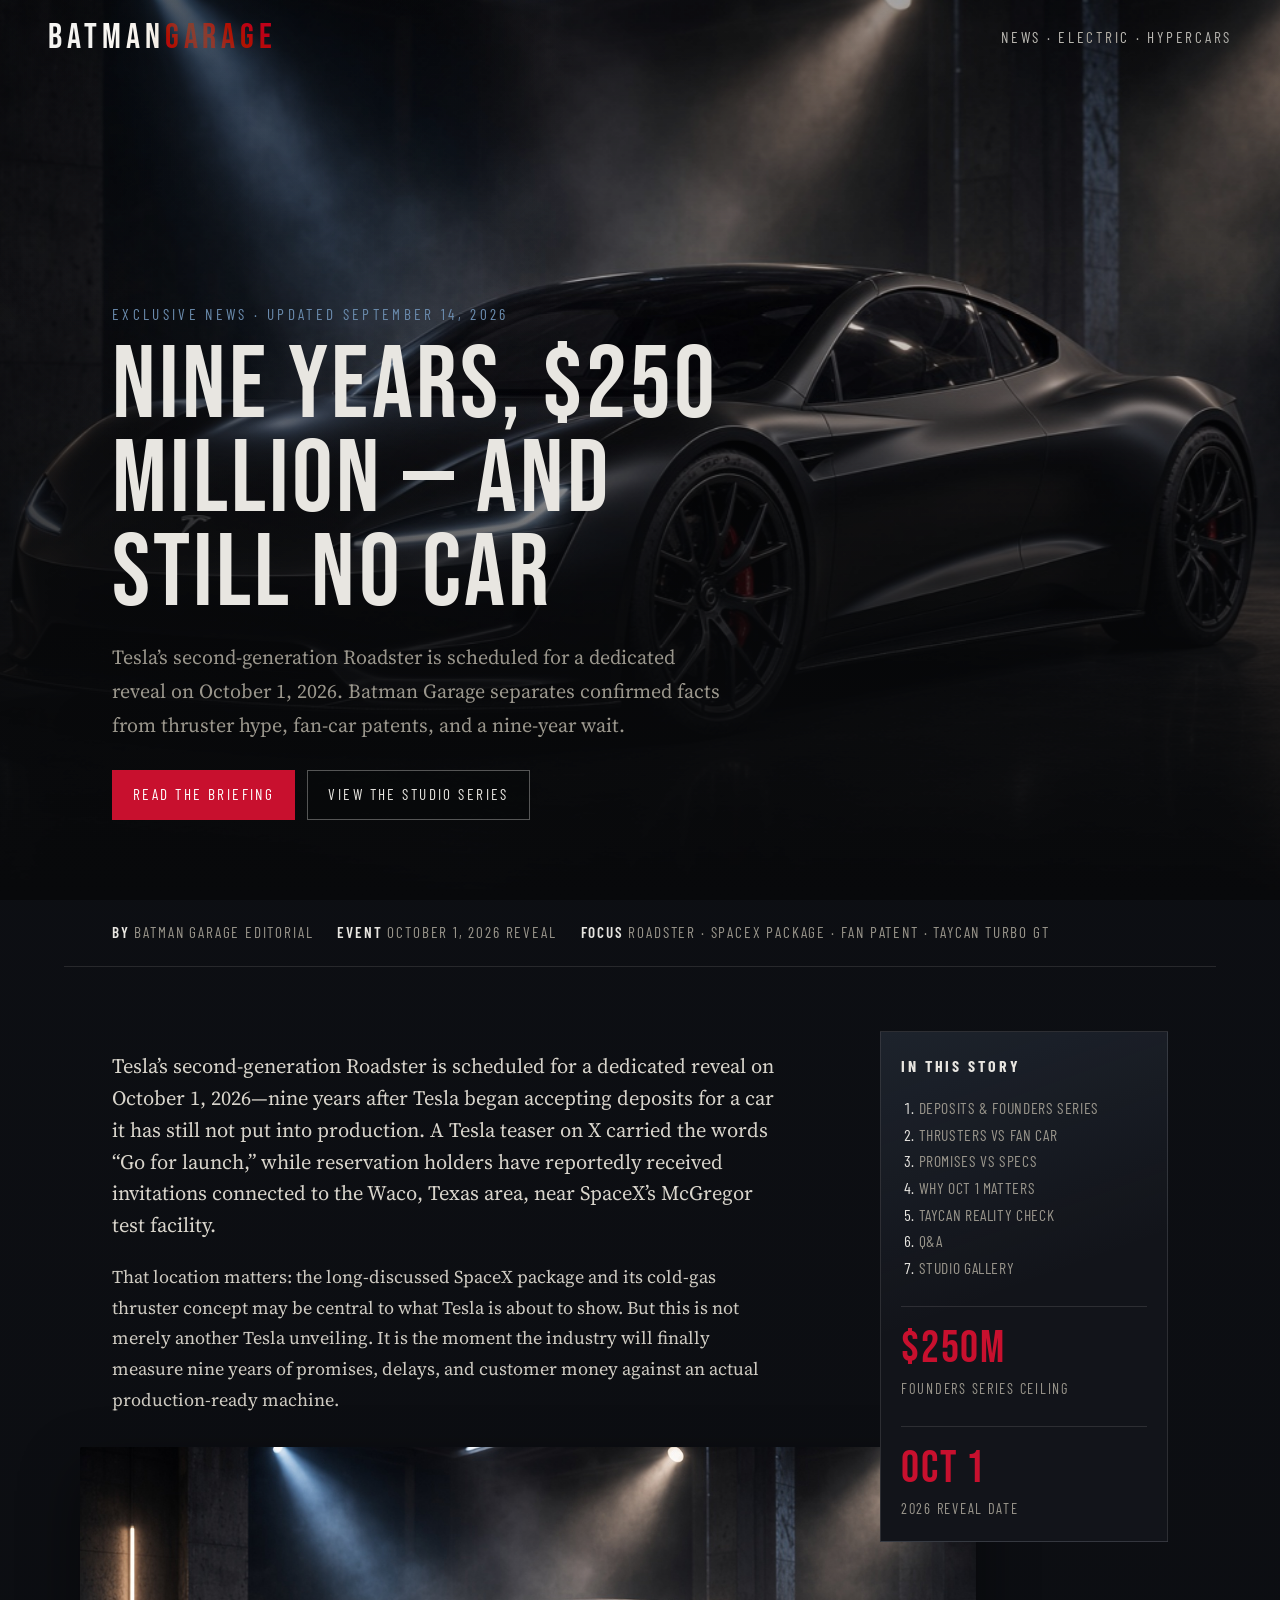
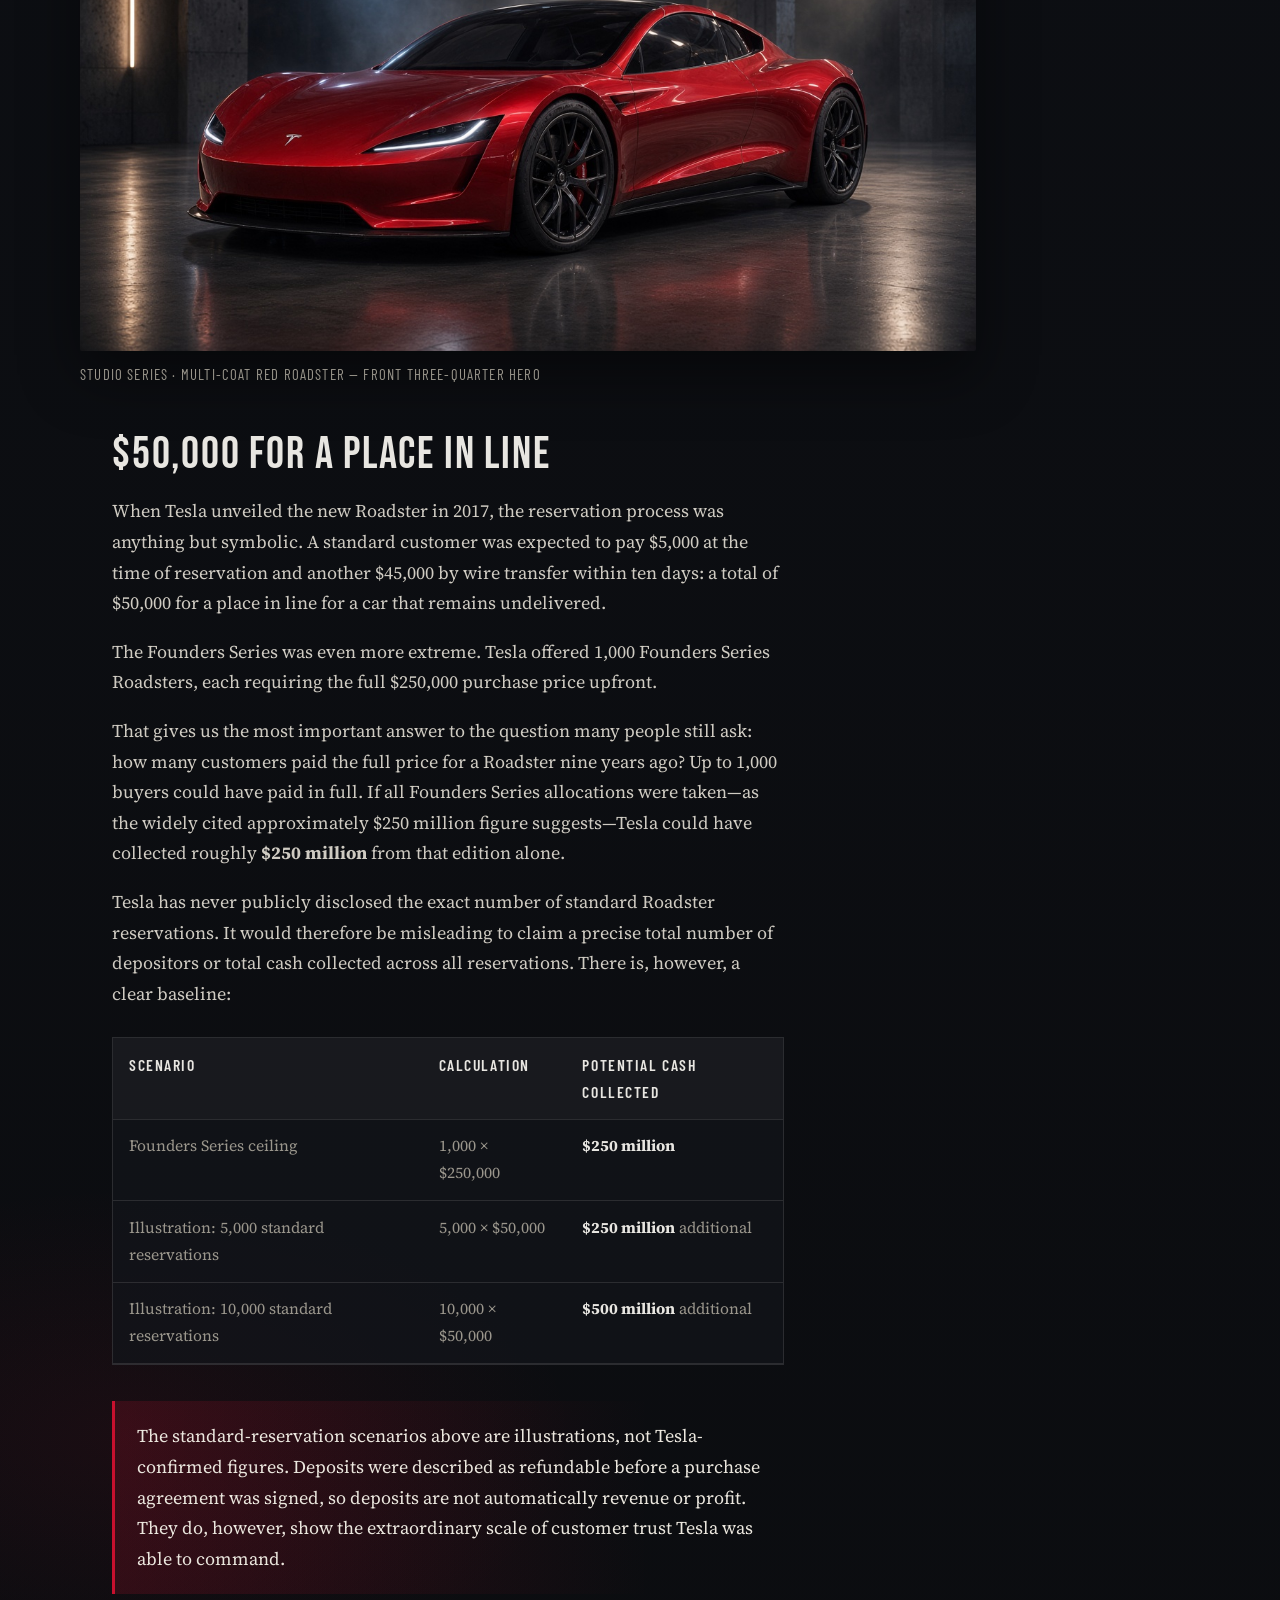
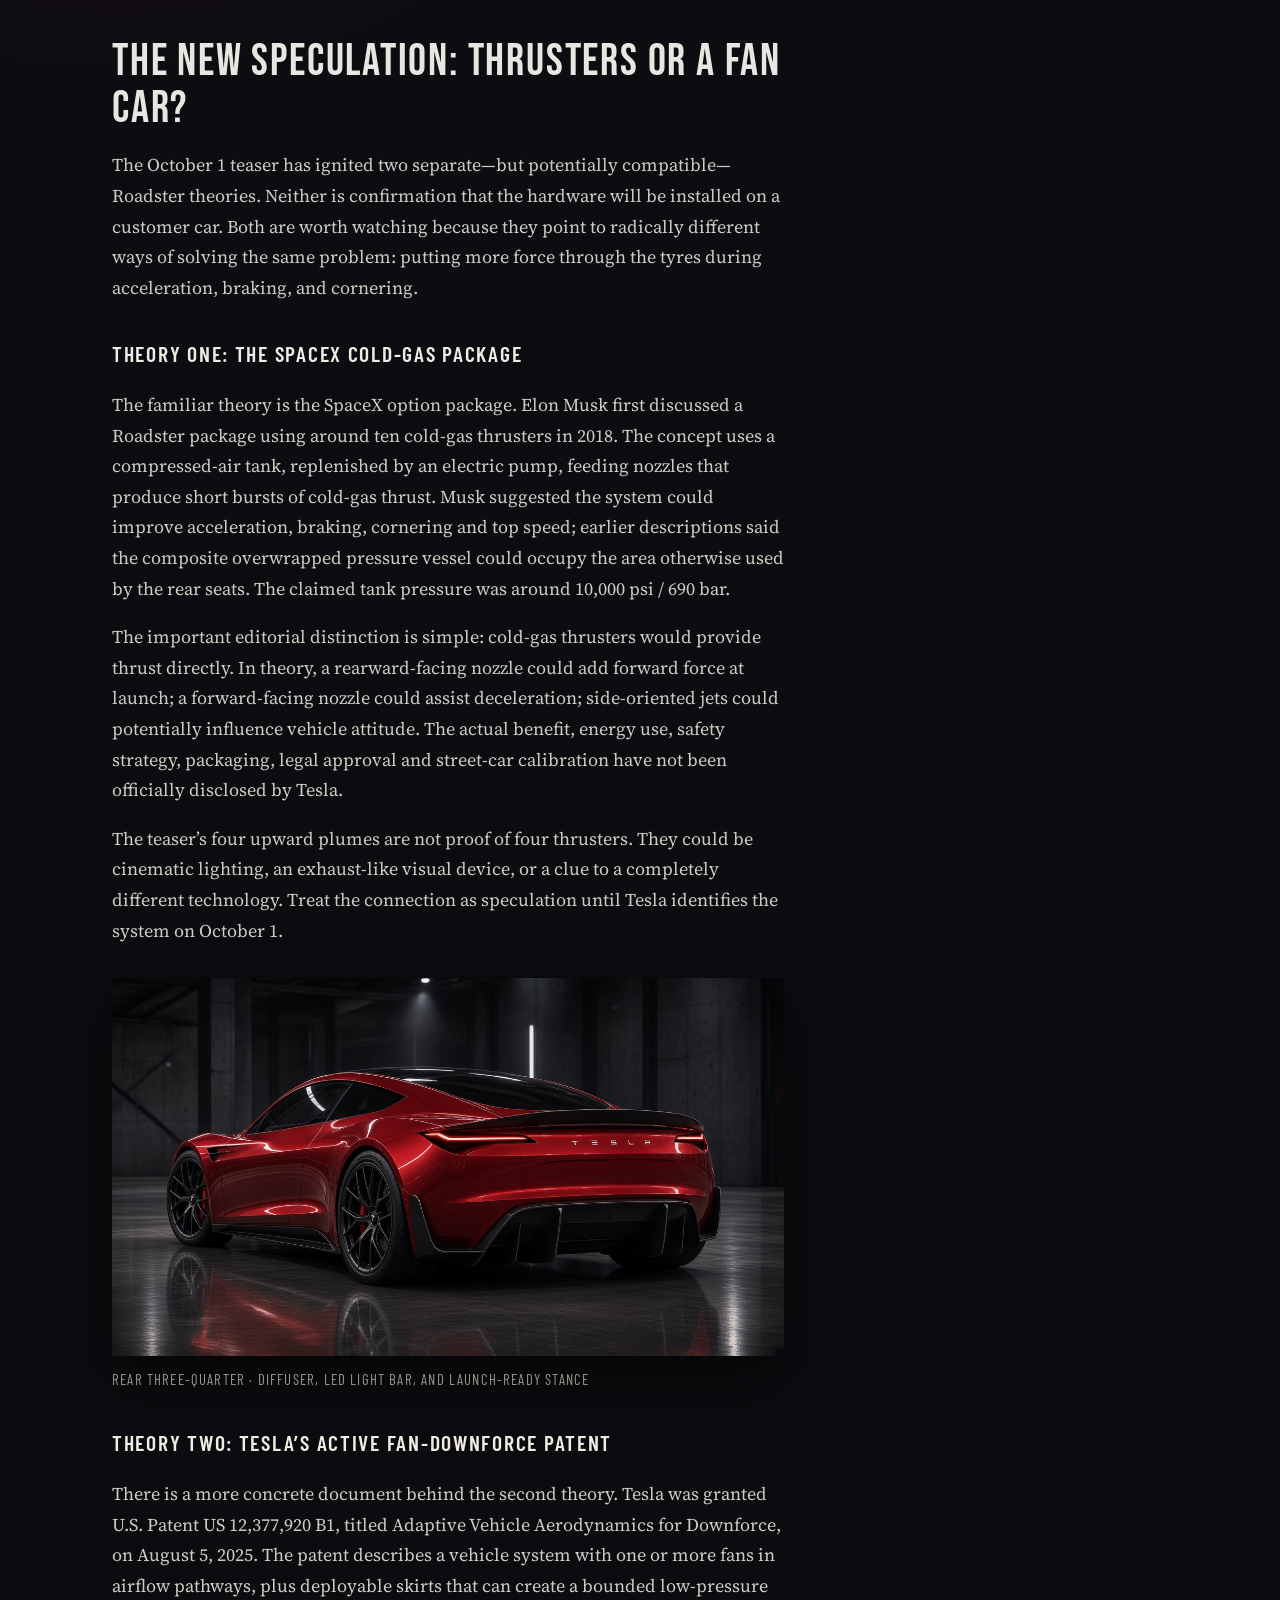
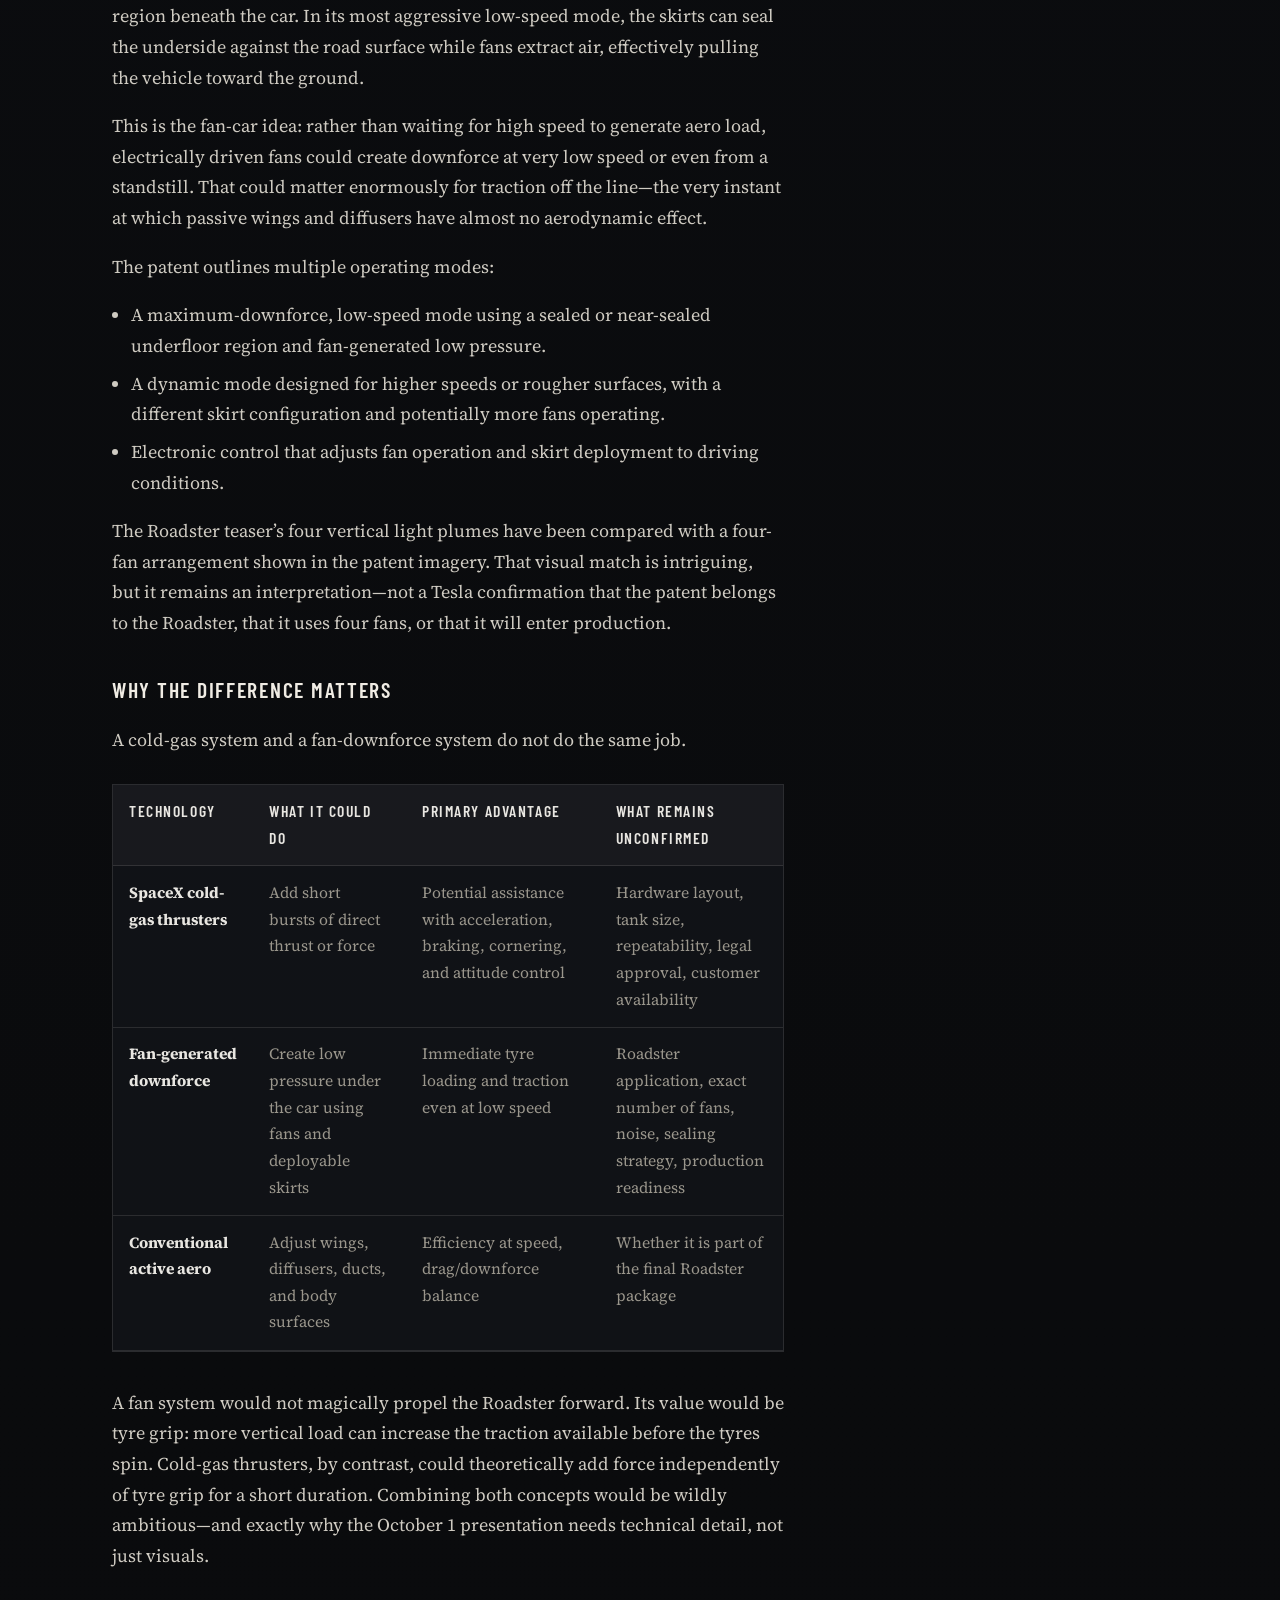
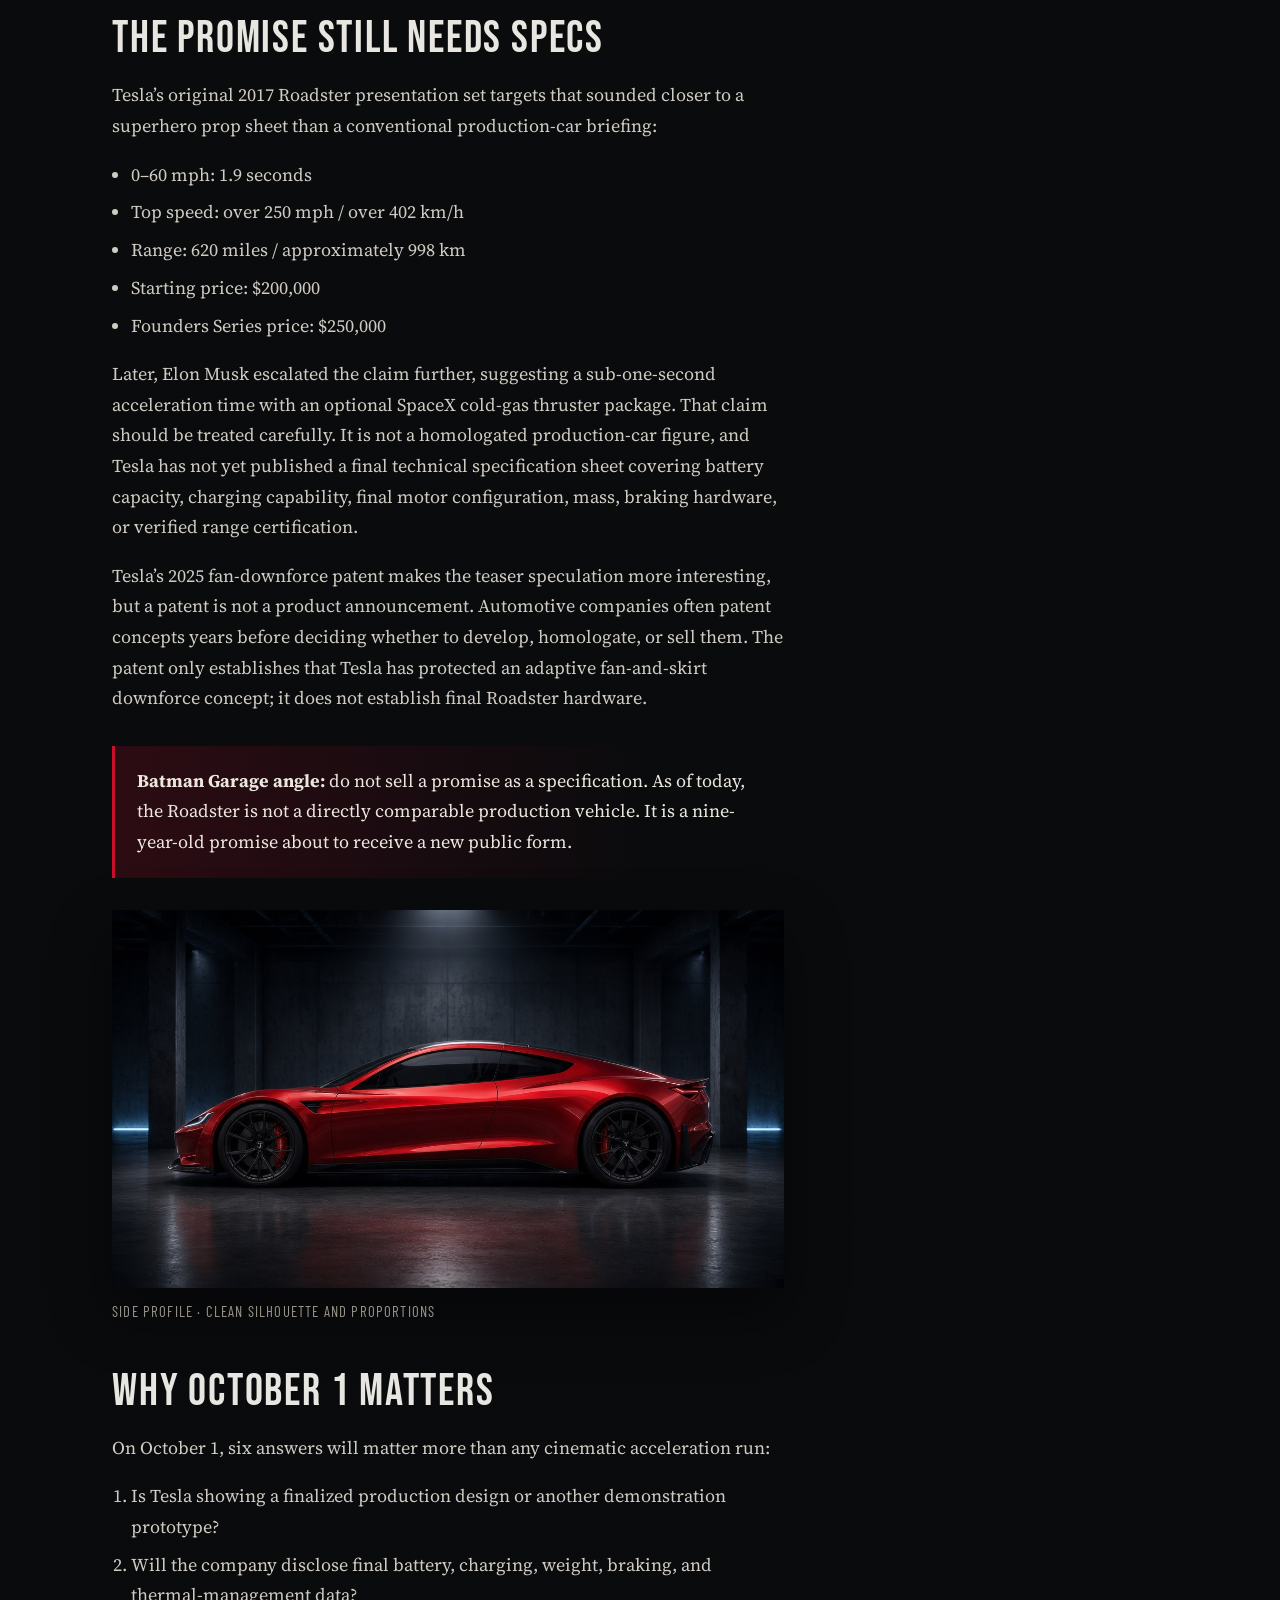
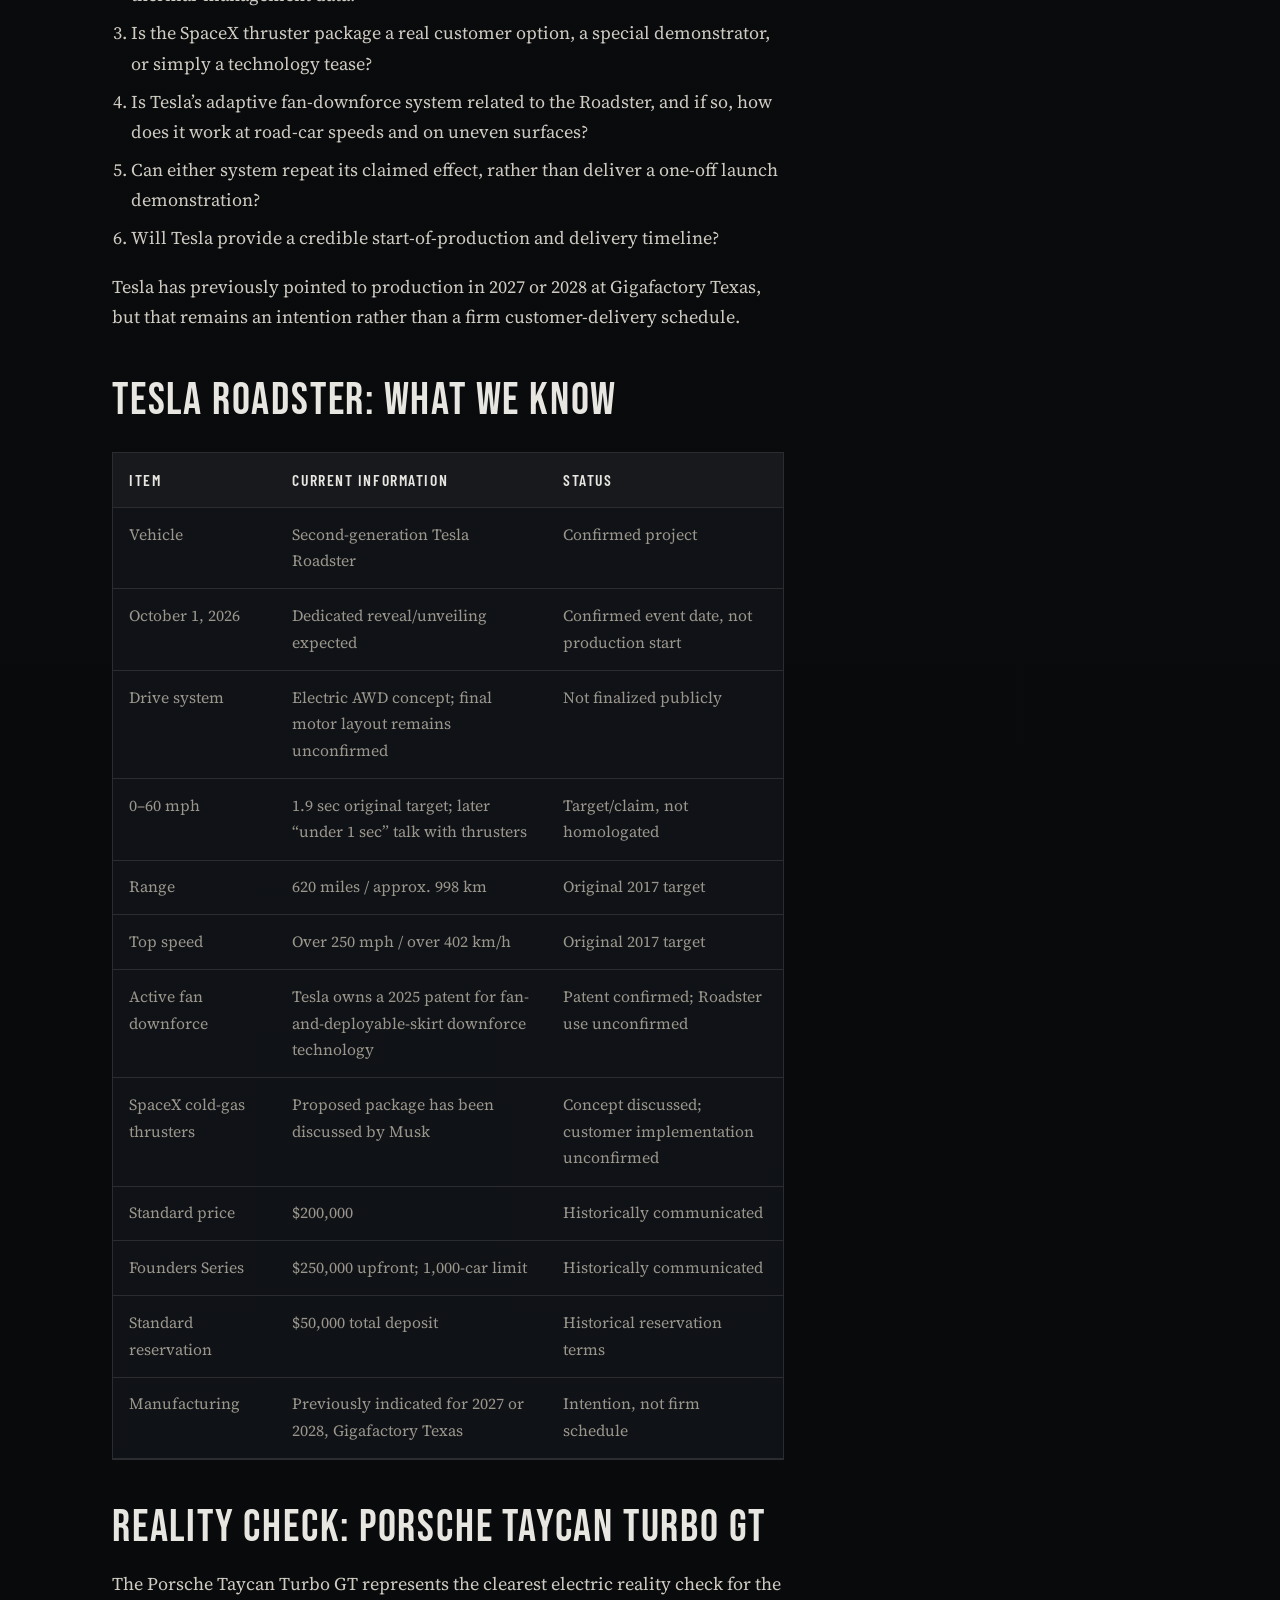
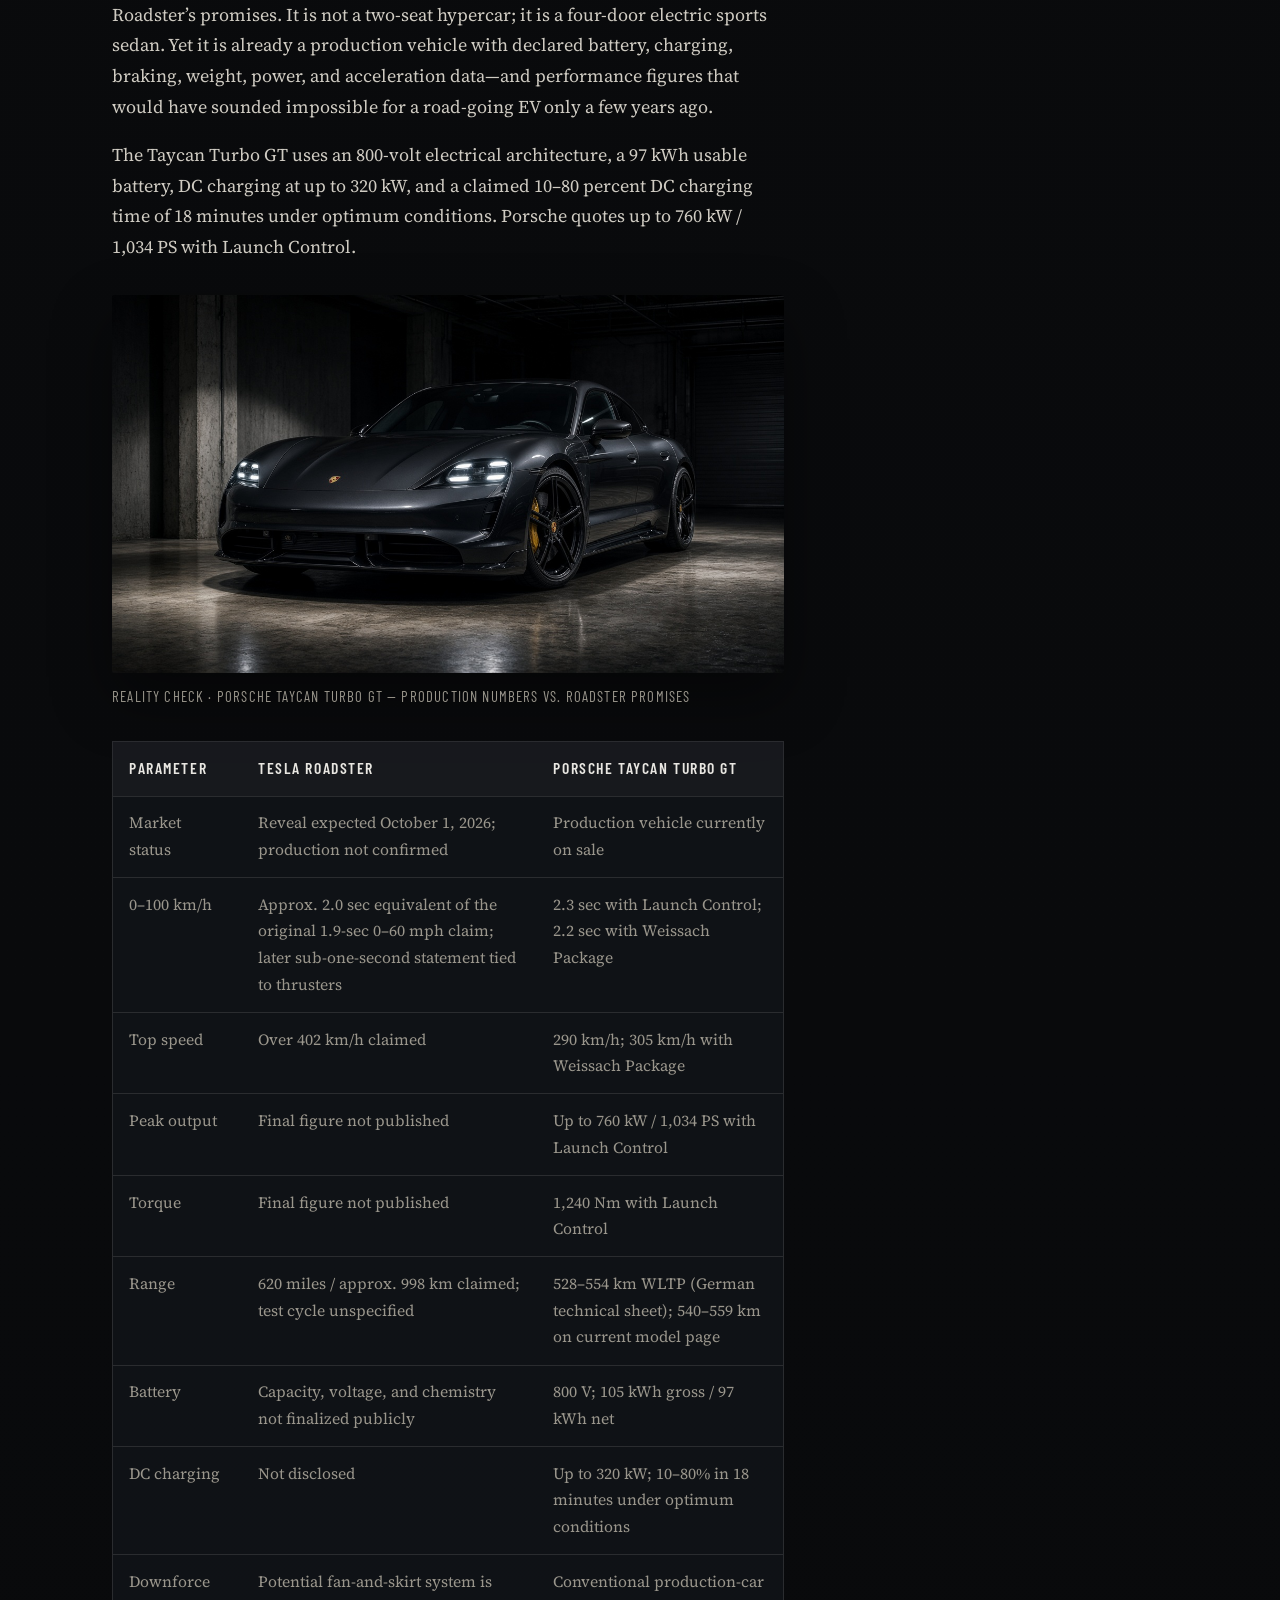
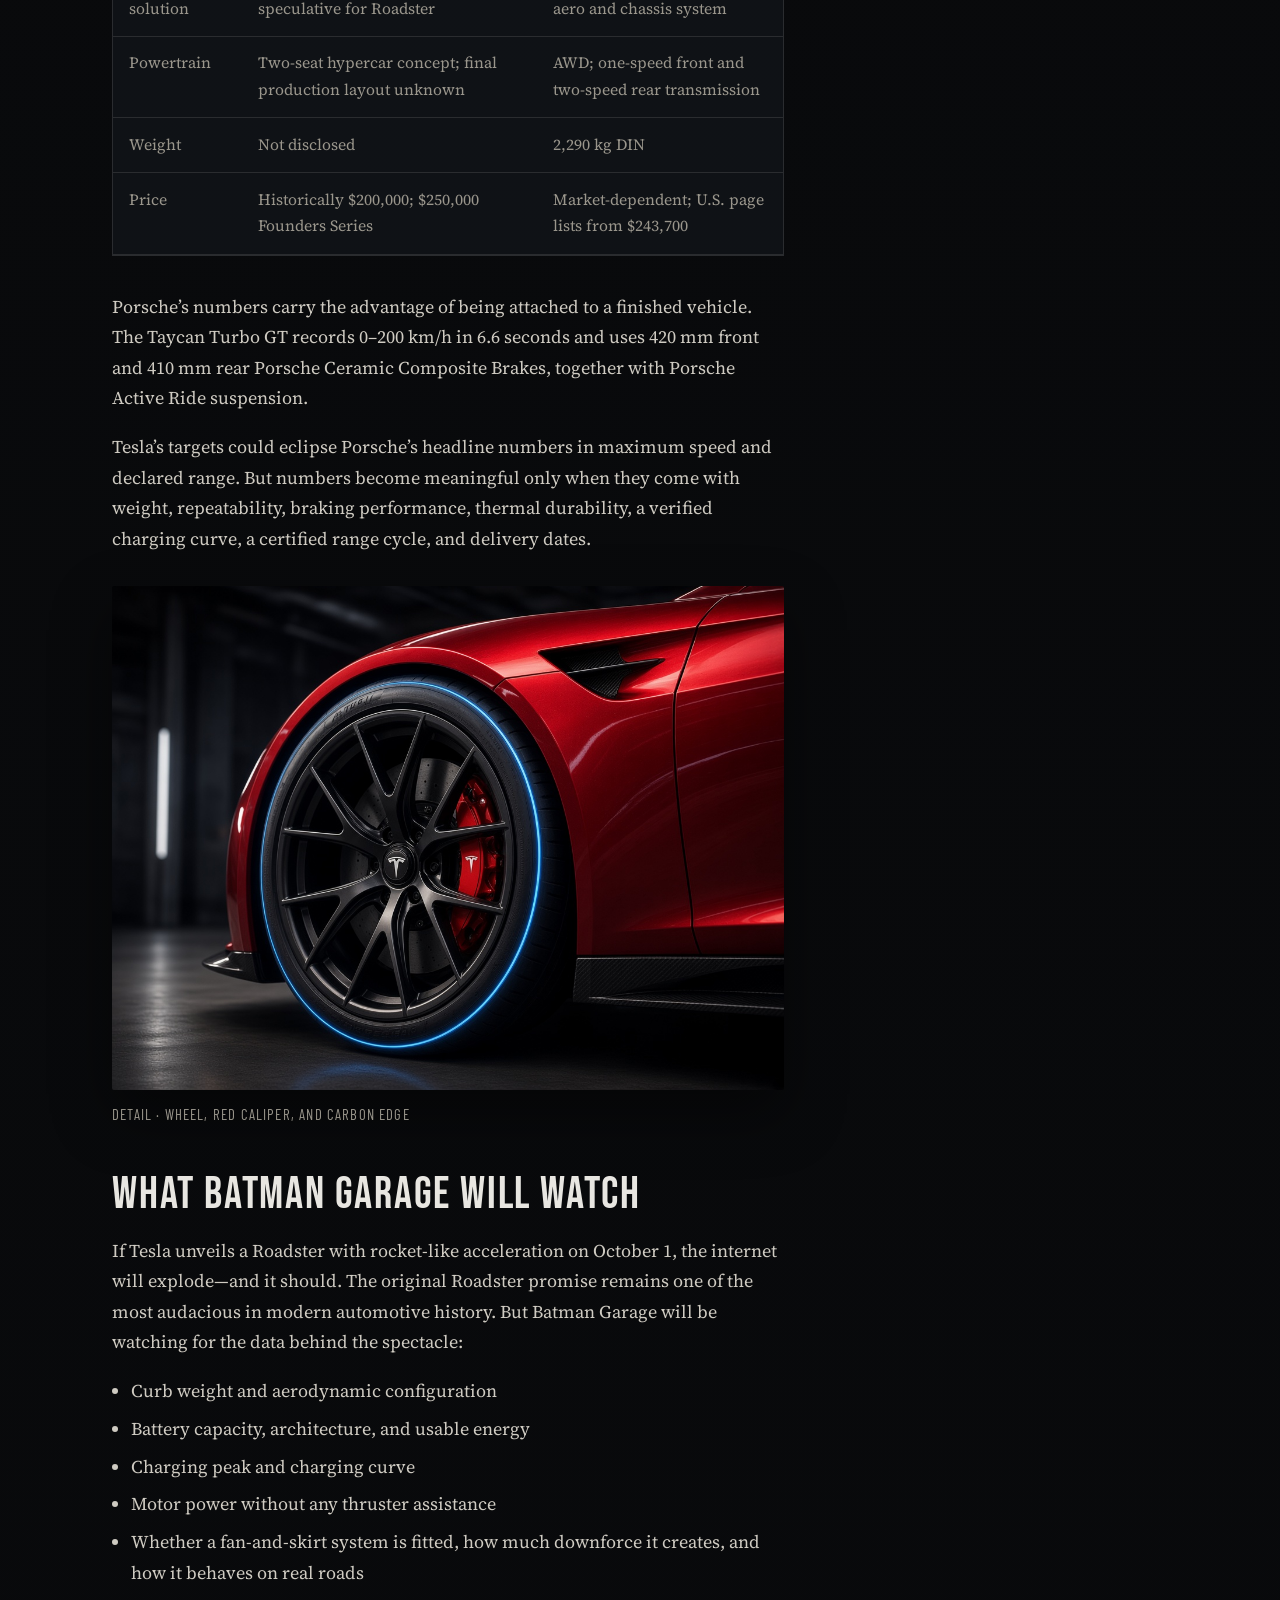
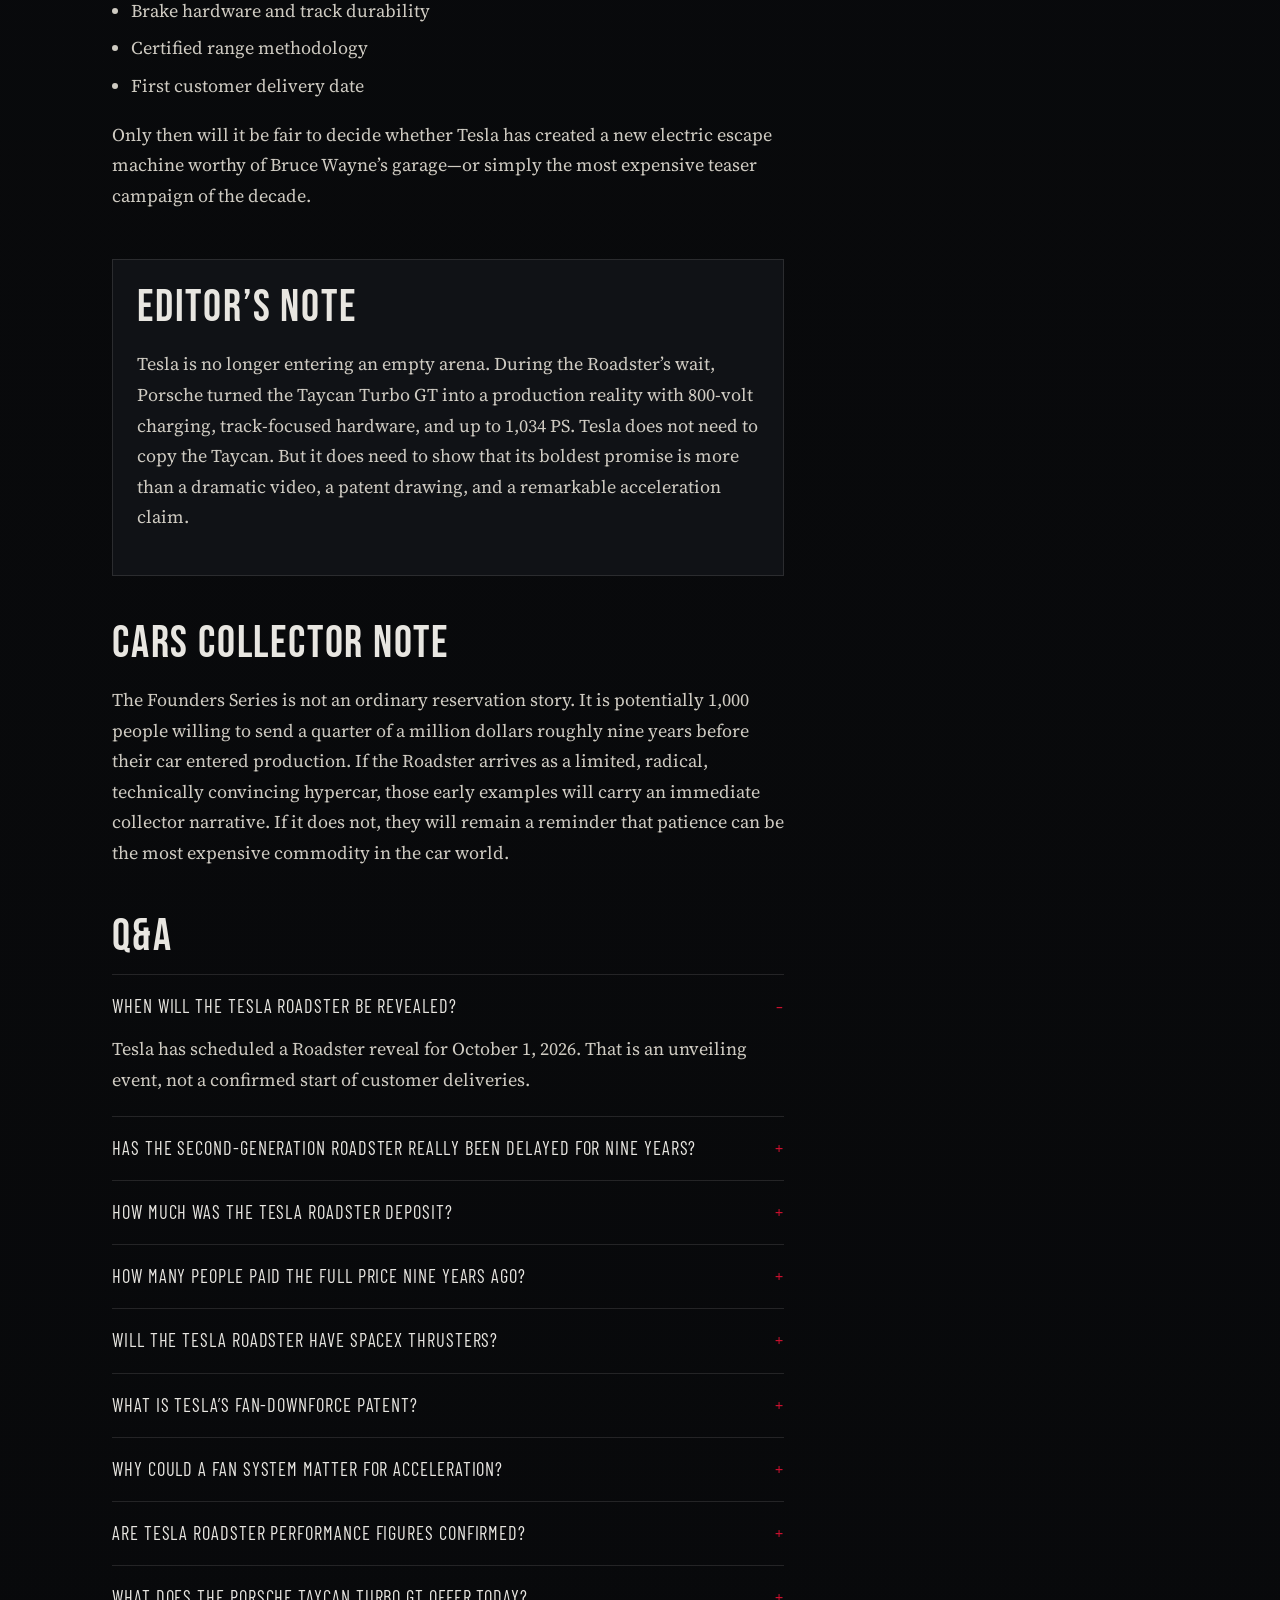
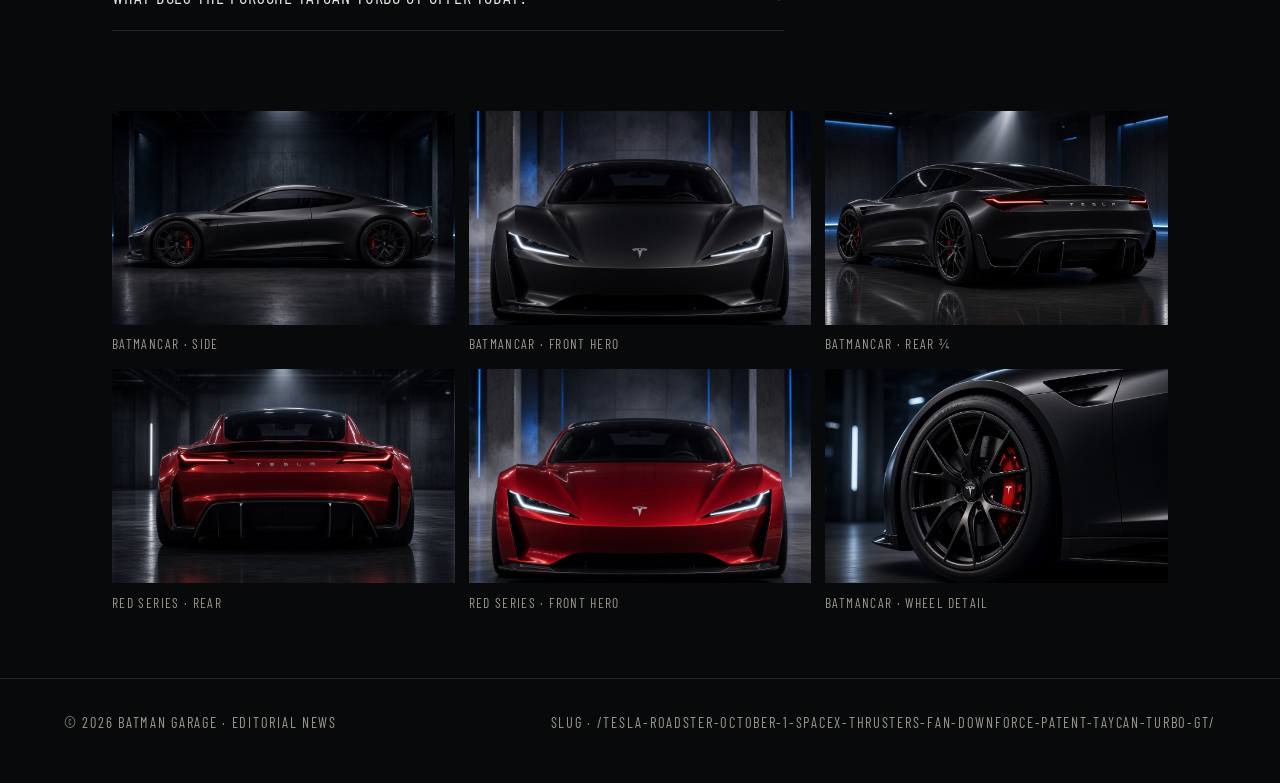
==== article/tesla-roadster-october-1-spacex-thrusters-fan-downforce-patent-taycan-turbo-gt/index.html @ 21c4816b "Add Batman Garage Tesla Roadster October 1 news article Publish editorial news page with studio phot" ====
<!DOCTYPE html>
<html lang="en">
<head>
  <meta charset="utf-8" />
  <meta name="viewport" content="width=device-width, initial-scale=1" />
  <title>Tesla Roadster October 1 Reveal: SpaceX Thrusters, Fan-Car Patent and a $250M Wait | Batman Garage</title>
  <meta name="description" content="Tesla’s Roadster is set for an October 1 reveal after nine years and up to $250 million in Founders Series deposits. Could SpaceX cold-gas thrusters or Tesla’s fan-downforce patent be part of the story? Here’s what is known, what is speculation, and how it compares with the Porsche Taycan Turbo GT." />
  <link rel="canonical" href="./" />
  <meta property="og:title" content="Nine Years, $250 Million and Still No Car: Tesla Roadster Set for October 1 Reveal" />
  <meta property="og:description" content="Batman Garage breaks down the Roadster reveal, SpaceX thruster talk, Tesla’s fan-downforce patent, and the Porsche Taycan Turbo GT reality check." />
  <meta property="og:type" content="article" />
  <meta property="og:image" content="../../roadster-2026-batman-series/batmancar/roadster-batmancar-front-34.jpg" />
  <link rel="preconnect" href="https://fonts.googleapis.com" />
  <link rel="preconnect" href="https://fonts.gstatic.com" crossorigin />
  <link href="https://fonts.googleapis.com/css2?family=Barlow+Condensed:wght@500;600;700&family=Bebas+Neue&family=Source+Serif+4:opsz,wght@8..60,400;8..60,600&display=swap" rel="stylesheet" />
  <link rel="stylesheet" href="../../css/article.css" />
</head>
<body>
  <header class="site-header">
    <a class="brand" href="../../">BATMAN<span>GARAGE</span></a>
    <div class="nav-meta">News · Electric · Hypercars</div>
  </header>

  <section class="hero" aria-label="Article hero">
    <div class="hero__media">
      <img
        src="../../roadster-2026-batman-series/batmancar/roadster-batmancar-front-34.jpg"
        alt="Matte black Tesla Roadster 2026 concept in a dark Batman-style studio garage"
        width="1600"
        height="900"
      />
      <div class="hero__shade" aria-hidden="true"></div>
    </div>
    <div class="hero__content">
      <p class="hero__kicker">Exclusive News · Updated September 14, 2026</p>
      <h1>Nine Years, $250 Million — and Still No Car</h1>
      <p class="hero__deck">
        Tesla’s second-generation Roadster is scheduled for a dedicated reveal on October 1, 2026.
        Batman Garage separates confirmed facts from thruster hype, fan-car patents, and a nine-year wait.
      </p>
      <div class="hero__cta">
        <a class="btn btn--primary" href="#story">Read the briefing</a>
        <a class="btn btn--ghost" href="#gallery">View the studio series</a>
      </div>
    </div>
  </section>

  <div class="meta-bar">
    <span><strong>By</strong> Batman Garage Editorial</span>
    <span><strong>Event</strong> October 1, 2026 reveal</span>
    <span><strong>Focus</strong> Roadster · SpaceX package · Fan patent · Taycan Turbo GT</span>
  </div>

  <main class="layout" id="story">
    <article class="article">
      <p class="lede">
        Tesla’s second-generation Roadster is scheduled for a dedicated reveal on October 1, 2026—nine years after Tesla began accepting deposits for a car it has still not put into production. A Tesla teaser on X carried the words “Go for launch,” while reservation holders have reportedly received invitations connected to the Waco, Texas area, near SpaceX’s McGregor test facility.
      </p>

      <p>
        That location matters: the long-discussed SpaceX package and its cold-gas thruster concept may be central to what Tesla is about to show. But this is not merely another Tesla unveiling. It is the moment the industry will finally measure nine years of promises, delays, and customer money against an actual production-ready machine.
      </p>

      <figure class="figure figure--breakout">
        <img
          src="../../roadster-2026-batman-series/roadster-2026-batman-front-34.jpg"
          alt="Cherry-red Tesla Roadster 2026 concept, front three-quarter view in Batman Garage studio lighting"
          width="1600"
          height="900"
          loading="lazy"
        />
        <figcaption>Studio series · Multi-coat red Roadster — front three-quarter hero</figcaption>
      </figure>

      <h2 id="deposit">$50,000 for a Place in Line</h2>
      <p>
        When Tesla unveiled the new Roadster in 2017, the reservation process was anything but symbolic. A standard customer was expected to pay $5,000 at the time of reservation and another $45,000 by wire transfer within ten days: a total of $50,000 for a place in line for a car that remains undelivered.
      </p>
      <p>
        The Founders Series was even more extreme. Tesla offered 1,000 Founders Series Roadsters, each requiring the full $250,000 purchase price upfront.
      </p>
      <p>
        That gives us the most important answer to the question many people still ask: how many customers paid the full price for a Roadster nine years ago? Up to 1,000 buyers could have paid in full. If all Founders Series allocations were taken—as the widely cited approximately $250 million figure suggests—Tesla could have collected roughly <strong>$250 million</strong> from that edition alone.
      </p>
      <p>
        Tesla has never publicly disclosed the exact number of standard Roadster reservations. It would therefore be misleading to claim a precise total number of depositors or total cash collected across all reservations. There is, however, a clear baseline:
      </p>

      <div class="table-wrap" role="region" aria-label="Reservation cash scenarios" tabindex="0">
        <table>
          <thead>
            <tr>
              <th>Scenario</th>
              <th>Calculation</th>
              <th>Potential cash collected</th>
            </tr>
          </thead>
          <tbody>
            <tr>
              <td>Founders Series ceiling</td>
              <td>1,000 × $250,000</td>
              <td><strong>$250 million</strong></td>
            </tr>
            <tr>
              <td>Illustration: 5,000 standard reservations</td>
              <td>5,000 × $50,000</td>
              <td><strong>$250 million</strong> additional</td>
            </tr>
            <tr>
              <td>Illustration: 10,000 standard reservations</td>
              <td>10,000 × $50,000</td>
              <td><strong>$500 million</strong> additional</td>
            </tr>
          </tbody>
        </table>
      </div>

      <div class="callout">
        <p>
          The standard-reservation scenarios above are illustrations, not Tesla-confirmed figures. Deposits were described as refundable before a purchase agreement was signed, so deposits are not automatically revenue or profit. They do, however, show the extraordinary scale of customer trust Tesla was able to command.
        </p>
      </div>

      <h2 id="speculation">The New Speculation: Thrusters or a Fan Car?</h2>
      <p>
        The October 1 teaser has ignited two separate—but potentially compatible—Roadster theories. Neither is confirmation that the hardware will be installed on a customer car. Both are worth watching because they point to radically different ways of solving the same problem: putting more force through the tyres during acceleration, braking, and cornering.
      </p>

      <h3 id="thrusters">Theory One: the SpaceX Cold-Gas Package</h3>
      <p>
        The familiar theory is the SpaceX option package. Elon Musk first discussed a Roadster package using around ten cold-gas thrusters in 2018. The concept uses a compressed-air tank, replenished by an electric pump, feeding nozzles that produce short bursts of cold-gas thrust. Musk suggested the system could improve acceleration, braking, cornering and top speed; earlier descriptions said the composite overwrapped pressure vessel could occupy the area otherwise used by the rear seats. The claimed tank pressure was around 10,000 psi / 690 bar.
      </p>
      <p>
        The important editorial distinction is simple: cold-gas thrusters would provide thrust directly. In theory, a rearward-facing nozzle could add forward force at launch; a forward-facing nozzle could assist deceleration; side-oriented jets could potentially influence vehicle attitude. The actual benefit, energy use, safety strategy, packaging, legal approval and street-car calibration have not been officially disclosed by Tesla.
      </p>
      <p>
        The teaser’s four upward plumes are not proof of four thrusters. They could be cinematic lighting, an exhaust-like visual device, or a clue to a completely different technology. Treat the connection as speculation until Tesla identifies the system on October 1.
      </p>

      <figure class="figure">
        <img
          src="../../roadster-2026-batman-series/roadster-2026-batman-rear-34.jpg"
          alt="Tesla Roadster 2026 rear three-quarter view in dark studio garage"
          width="1600"
          height="900"
          loading="lazy"
        />
        <figcaption>Rear three-quarter · diffuser, LED light bar, and launch-ready stance</figcaption>
      </figure>

      <h3 id="fan-patent">Theory Two: Tesla’s Active Fan-Downforce Patent</h3>
      <p>
        There is a more concrete document behind the second theory. Tesla was granted U.S. Patent US 12,377,920 B1, titled Adaptive Vehicle Aerodynamics for Downforce, on August 5, 2025. The patent describes a vehicle system with one or more fans in airflow pathways, plus deployable skirts that can create a bounded low-pressure region beneath the car. In its most aggressive low-speed mode, the skirts can seal the underside against the road surface while fans extract air, effectively pulling the vehicle toward the ground.
      </p>
      <p>
        This is the fan-car idea: rather than waiting for high speed to generate aero load, electrically driven fans could create downforce at very low speed or even from a standstill. That could matter enormously for traction off the line—the very instant at which passive wings and diffusers have almost no aerodynamic effect.
      </p>
      <p>The patent outlines multiple operating modes:</p>
      <ul>
        <li>A maximum-downforce, low-speed mode using a sealed or near-sealed underfloor region and fan-generated low pressure.</li>
        <li>A dynamic mode designed for higher speeds or rougher surfaces, with a different skirt configuration and potentially more fans operating.</li>
        <li>Electronic control that adjusts fan operation and skirt deployment to driving conditions.</li>
      </ul>
      <p>
        The Roadster teaser’s four vertical light plumes have been compared with a four-fan arrangement shown in the patent imagery. That visual match is intriguing, but it remains an interpretation—not a Tesla confirmation that the patent belongs to the Roadster, that it uses four fans, or that it will enter production.
      </p>

      <h3>Why the Difference Matters</h3>
      <p>A cold-gas system and a fan-downforce system do not do the same job.</p>

      <div class="table-wrap" role="region" aria-label="Technology comparison" tabindex="0">
        <table>
          <thead>
            <tr>
              <th>Technology</th>
              <th>What it could do</th>
              <th>Primary advantage</th>
              <th>What remains unconfirmed</th>
            </tr>
          </thead>
          <tbody>
            <tr>
              <td><strong>SpaceX cold-gas thrusters</strong></td>
              <td>Add short bursts of direct thrust or force</td>
              <td>Potential assistance with acceleration, braking, cornering, and attitude control</td>
              <td>Hardware layout, tank size, repeatability, legal approval, customer availability</td>
            </tr>
            <tr>
              <td><strong>Fan-generated downforce</strong></td>
              <td>Create low pressure under the car using fans and deployable skirts</td>
              <td>Immediate tyre loading and traction even at low speed</td>
              <td>Roadster application, exact number of fans, noise, sealing strategy, production readiness</td>
            </tr>
            <tr>
              <td><strong>Conventional active aero</strong></td>
              <td>Adjust wings, diffusers, ducts, and body surfaces</td>
              <td>Efficiency at speed, drag/downforce balance</td>
              <td>Whether it is part of the final Roadster package</td>
            </tr>
          </tbody>
        </table>
      </div>

      <p>
        A fan system would not magically propel the Roadster forward. Its value would be tyre grip: more vertical load can increase the traction available before the tyres spin. Cold-gas thrusters, by contrast, could theoretically add force independently of tyre grip for a short duration. Combining both concepts would be wildly ambitious—and exactly why the October 1 presentation needs technical detail, not just visuals.
      </p>

      <h2 id="specs">The Promise Still Needs Specs</h2>
      <p>Tesla’s original 2017 Roadster presentation set targets that sounded closer to a superhero prop sheet than a conventional production-car briefing:</p>
      <ul>
        <li>0–60 mph: 1.9 seconds</li>
        <li>Top speed: over 250 mph / over 402 km/h</li>
        <li>Range: 620 miles / approximately 998 km</li>
        <li>Starting price: $200,000</li>
        <li>Founders Series price: $250,000</li>
      </ul>
      <p>
        Later, Elon Musk escalated the claim further, suggesting a sub-one-second acceleration time with an optional SpaceX cold-gas thruster package. That claim should be treated carefully. It is not a homologated production-car figure, and Tesla has not yet published a final technical specification sheet covering battery capacity, charging capability, final motor configuration, mass, braking hardware, or verified range certification.
      </p>
      <p>
        Tesla’s 2025 fan-downforce patent makes the teaser speculation more interesting, but a patent is not a product announcement. Automotive companies often patent concepts years before deciding whether to develop, homologate, or sell them. The patent only establishes that Tesla has protected an adaptive fan-and-skirt downforce concept; it does not establish final Roadster hardware.
      </p>

      <div class="callout">
        <p>
          <strong>Batman Garage angle:</strong> do not sell a promise as a specification. As of today, the Roadster is not a directly comparable production vehicle. It is a nine-year-old promise about to receive a new public form.
        </p>
      </div>

      <figure class="figure">
        <img
          src="../../roadster-2026-batman-series/roadster-2026-batman-side.jpg"
          alt="Side profile of the Tesla Roadster 2026 in Batman Garage lighting"
          width="1600"
          height="900"
          loading="lazy"
        />
        <figcaption>Side profile · clean silhouette and proportions</figcaption>
      </figure>

      <h2 id="october">Why October 1 Matters</h2>
      <p>On October 1, six answers will matter more than any cinematic acceleration run:</p>
      <ol>
        <li>Is Tesla showing a finalized production design or another demonstration prototype?</li>
        <li>Will the company disclose final battery, charging, weight, braking, and thermal-management data?</li>
        <li>Is the SpaceX thruster package a real customer option, a special demonstrator, or simply a technology tease?</li>
        <li>Is Tesla’s adaptive fan-downforce system related to the Roadster, and if so, how does it work at road-car speeds and on uneven surfaces?</li>
        <li>Can either system repeat its claimed effect, rather than deliver a one-off launch demonstration?</li>
        <li>Will Tesla provide a credible start-of-production and delivery timeline?</li>
      </ol>
      <p>
        Tesla has previously pointed to production in 2027 or 2028 at Gigafactory Texas, but that remains an intention rather than a firm customer-delivery schedule.
      </p>

      <h2 id="known">Tesla Roadster: What We Know</h2>
      <div class="table-wrap" role="region" aria-label="Roadster status table" tabindex="0">
        <table>
          <thead>
            <tr>
              <th>Item</th>
              <th>Current information</th>
              <th>Status</th>
            </tr>
          </thead>
          <tbody>
            <tr>
              <td>Vehicle</td>
              <td>Second-generation Tesla Roadster</td>
              <td>Confirmed project</td>
            </tr>
            <tr>
              <td>October 1, 2026</td>
              <td>Dedicated reveal/unveiling expected</td>
              <td>Confirmed event date, not production start</td>
            </tr>
            <tr>
              <td>Drive system</td>
              <td>Electric AWD concept; final motor layout remains unconfirmed</td>
              <td>Not finalized publicly</td>
            </tr>
            <tr>
              <td>0–60 mph</td>
              <td>1.9 sec original target; later “under 1 sec” talk with thrusters</td>
              <td>Target/claim, not homologated</td>
            </tr>
            <tr>
              <td>Range</td>
              <td>620 miles / approx. 998 km</td>
              <td>Original 2017 target</td>
            </tr>
            <tr>
              <td>Top speed</td>
              <td>Over 250 mph / over 402 km/h</td>
              <td>Original 2017 target</td>
            </tr>
            <tr>
              <td>Active fan downforce</td>
              <td>Tesla owns a 2025 patent for fan-and-deployable-skirt downforce technology</td>
              <td>Patent confirmed; Roadster use unconfirmed</td>
            </tr>
            <tr>
              <td>SpaceX cold-gas thrusters</td>
              <td>Proposed package has been discussed by Musk</td>
              <td>Concept discussed; customer implementation unconfirmed</td>
            </tr>
            <tr>
              <td>Standard price</td>
              <td>$200,000</td>
              <td>Historically communicated</td>
            </tr>
            <tr>
              <td>Founders Series</td>
              <td>$250,000 upfront; 1,000-car limit</td>
              <td>Historically communicated</td>
            </tr>
            <tr>
              <td>Standard reservation</td>
              <td>$50,000 total deposit</td>
              <td>Historical reservation terms</td>
            </tr>
            <tr>
              <td>Manufacturing</td>
              <td>Previously indicated for 2027 or 2028, Gigafactory Texas</td>
              <td>Intention, not firm schedule</td>
            </tr>
          </tbody>
        </table>
      </div>

      <h2 id="taycan">Reality Check: Porsche Taycan Turbo GT</h2>
      <p>
        The Porsche Taycan Turbo GT represents the clearest electric reality check for the Roadster’s promises. It is not a two-seat hypercar; it is a four-door electric sports sedan. Yet it is already a production vehicle with declared battery, charging, braking, weight, power, and acceleration data—and performance figures that would have sounded impossible for a road-going EV only a few years ago.
      </p>
      <p>
        The Taycan Turbo GT uses an 800-volt electrical architecture, a 97 kWh usable battery, DC charging at up to 320 kW, and a claimed 10–80 percent DC charging time of 18 minutes under optimum conditions. Porsche quotes up to 760 kW / 1,034 PS with Launch Control.
      </p>

      <figure class="figure">
        <img
          src="../../roadster-2026-batman-series/taycan-turbo-gt-reality-check.jpg"
          alt="Porsche Taycan Turbo GT in a dark industrial studio setting for comparison"
          width="1600"
          height="900"
          loading="lazy"
        />
        <figcaption>Reality check · Porsche Taycan Turbo GT — production numbers vs. Roadster promises</figcaption>
      </figure>

      <div class="table-wrap" role="region" aria-label="Roadster vs Taycan Turbo GT" tabindex="0">
        <table>
          <thead>
            <tr>
              <th>Parameter</th>
              <th>Tesla Roadster</th>
              <th>Porsche Taycan Turbo GT</th>
            </tr>
          </thead>
          <tbody>
            <tr>
              <td>Market status</td>
              <td>Reveal expected October 1, 2026; production not confirmed</td>
              <td>Production vehicle currently on sale</td>
            </tr>
            <tr>
              <td>0–100 km/h</td>
              <td>Approx. 2.0 sec equivalent of the original 1.9-sec 0–60 mph claim; later sub-one-second statement tied to thrusters</td>
              <td>2.3 sec with Launch Control; 2.2 sec with Weissach Package</td>
            </tr>
            <tr>
              <td>Top speed</td>
              <td>Over 402 km/h claimed</td>
              <td>290 km/h; 305 km/h with Weissach Package</td>
            </tr>
            <tr>
              <td>Peak output</td>
              <td>Final figure not published</td>
              <td>Up to 760 kW / 1,034 PS with Launch Control</td>
            </tr>
            <tr>
              <td>Torque</td>
              <td>Final figure not published</td>
              <td>1,240 Nm with Launch Control</td>
            </tr>
            <tr>
              <td>Range</td>
              <td>620 miles / approx. 998 km claimed; test cycle unspecified</td>
              <td>528–554 km WLTP (German technical sheet); 540–559 km on current model page</td>
            </tr>
            <tr>
              <td>Battery</td>
              <td>Capacity, voltage, and chemistry not finalized publicly</td>
              <td>800 V; 105 kWh gross / 97 kWh net</td>
            </tr>
            <tr>
              <td>DC charging</td>
              <td>Not disclosed</td>
              <td>Up to 320 kW; 10–80% in 18 minutes under optimum conditions</td>
            </tr>
            <tr>
              <td>Downforce solution</td>
              <td>Potential fan-and-skirt system is speculative for Roadster</td>
              <td>Conventional production-car aero and chassis system</td>
            </tr>
            <tr>
              <td>Powertrain</td>
              <td>Two-seat hypercar concept; final production layout unknown</td>
              <td>AWD; one-speed front and two-speed rear transmission</td>
            </tr>
            <tr>
              <td>Weight</td>
              <td>Not disclosed</td>
              <td>2,290 kg DIN</td>
            </tr>
            <tr>
              <td>Price</td>
              <td>Historically $200,000; $250,000 Founders Series</td>
              <td>Market-dependent; U.S. page lists from $243,700</td>
            </tr>
          </tbody>
        </table>
      </div>

      <p>
        Porsche’s numbers carry the advantage of being attached to a finished vehicle. The Taycan Turbo GT records 0–200 km/h in 6.6 seconds and uses 420 mm front and 410 mm rear Porsche Ceramic Composite Brakes, together with Porsche Active Ride suspension.
      </p>
      <p>
        Tesla’s targets could eclipse Porsche’s headline numbers in maximum speed and declared range. But numbers become meaningful only when they come with weight, repeatability, braking performance, thermal durability, a verified charging curve, a certified range cycle, and delivery dates.
      </p>

      <figure class="figure">
        <img
          src="../../roadster-2026-batman-series/roadster-2026-batman-wheel-detail.jpg"
          alt="Close-up of Tesla Roadster wheel, red brake caliper, and carbon skirt detail"
          width="1400"
          height="1050"
          loading="lazy"
        />
        <figcaption>Detail · wheel, red caliper, and carbon edge</figcaption>
      </figure>

      <h2 id="watch">What Batman Garage Will Watch</h2>
      <p>
        If Tesla unveils a Roadster with rocket-like acceleration on October 1, the internet will explode—and it should. The original Roadster promise remains one of the most audacious in modern automotive history. But Batman Garage will be watching for the data behind the spectacle:
      </p>
      <ul>
        <li>Curb weight and aerodynamic configuration</li>
        <li>Battery capacity, architecture, and usable energy</li>
        <li>Charging peak and charging curve</li>
        <li>Motor power without any thruster assistance</li>
        <li>Whether a fan-and-skirt system is fitted, how much downforce it creates, and how it behaves on real roads</li>
        <li>Brake hardware and track durability</li>
        <li>Certified range methodology</li>
        <li>First customer delivery date</li>
      </ul>
      <p>
        Only then will it be fair to decide whether Tesla has created a new electric escape machine worthy of Bruce Wayne’s garage—or simply the most expensive teaser campaign of the decade.
      </p>

      <div class="editor-note" id="editors-note">
        <h2>Editor’s Note</h2>
        <p>
          Tesla is no longer entering an empty arena. During the Roadster’s wait, Porsche turned the Taycan Turbo GT into a production reality with 800-volt charging, track-focused hardware, and up to 1,034 PS. Tesla does not need to copy the Taycan. But it does need to show that its boldest promise is more than a dramatic video, a patent drawing, and a remarkable acceleration claim.
        </p>
      </div>

      <h2 id="collector">Cars Collector Note</h2>
      <p>
        The Founders Series is not an ordinary reservation story. It is potentially 1,000 people willing to send a quarter of a million dollars roughly nine years before their car entered production. If the Roadster arrives as a limited, radical, technically convincing hypercar, those early examples will carry an immediate collector narrative. If it does not, they will remain a reminder that patience can be the most expensive commodity in the car world.
      </p>

      <h2 id="qa">Q&amp;A</h2>
      <div class="qa">
        <details open>
          <summary>When will the Tesla Roadster be revealed?</summary>
          <p>Tesla has scheduled a Roadster reveal for October 1, 2026. That is an unveiling event, not a confirmed start of customer deliveries.</p>
        </details>
        <details>
          <summary>Has the second-generation Roadster really been delayed for nine years?</summary>
          <p>Yes. Tesla began taking Roadster reservations in 2017, and the currently announced reveal is in 2026.</p>
        </details>
        <details>
          <summary>How much was the Tesla Roadster deposit?</summary>
          <p>The standard reservation required $50,000 in total: $5,000 at reservation and $45,000 by wire transfer. The Founders Series required the full $250,000 upfront.</p>
        </details>
        <details>
          <summary>How many people paid the full price nine years ago?</summary>
          <p>The Founders Series was limited to 1,000 cars. If fully allocated, up to 1,000 buyers paid $250,000 each, for roughly $250 million. Tesla has not publicly disclosed the total number of standard reservations or total deposits.</p>
        </details>
        <details>
          <summary>Will the Tesla Roadster have SpaceX thrusters?</summary>
          <p>Tesla has not confirmed a production specification. Musk has discussed a proposed SpaceX package using cold-gas thrusters, but no final customer-car hardware, availability, price, or approval status has been published.</p>
        </details>
        <details>
          <summary>What is Tesla’s fan-downforce patent?</summary>
          <p>Tesla’s U.S. Patent US 12,377,920 B1 describes fans and deployable skirts that create low pressure beneath a vehicle, potentially producing downforce even at low speeds. The patent is real; its use on the Roadster is not confirmed.</p>
        </details>
        <details>
          <summary>Why could a fan system matter for acceleration?</summary>
          <p>Passive aerodynamics need speed to generate substantial downforce. A fan system could theoretically load the tyres at launch by reducing pressure beneath the car, increasing available traction. It does not itself create forward thrust.</p>
        </details>
        <details>
          <summary>Are Tesla Roadster performance figures confirmed?</summary>
          <p>Not for the final production car. The original targets included 620 miles of range, more than 250 mph, and a 1.9-second 0–60 mph time. Later thruster-related claims are not homologated production specifications.</p>
        </details>
        <details>
          <summary>What does the Porsche Taycan Turbo GT offer today?</summary>
          <p>Up to 760 kW / 1,034 PS with Launch Control, 0–100 km/h in 2.3 seconds, a 290 km/h top speed, a 97 kWh usable battery, and 10–80 percent DC charging in 18 minutes under optimum conditions.</p>
        </details>
      </div>
    </article>

    <aside class="sidebar" aria-label="Article navigation">
      <h2>In this story</h2>
      <ol>
        <li><a href="#deposit">Deposits &amp; Founders Series</a></li>
        <li><a href="#speculation">Thrusters vs fan car</a></li>
        <li><a href="#specs">Promises vs specs</a></li>
        <li><a href="#october">Why Oct 1 matters</a></li>
        <li><a href="#taycan">Taycan reality check</a></li>
        <li><a href="#qa">Q&amp;A</a></li>
        <li><a href="#gallery">Studio gallery</a></li>
      </ol>
      <div class="stat">
        <div class="stat__value">$250M</div>
        <div class="stat__label">Founders Series ceiling</div>
      </div>
      <div class="stat">
        <div class="stat__value">Oct 1</div>
        <div class="stat__label">2026 reveal date</div>
      </div>
    </aside>
  </main>

  <section class="gallery" id="gallery" aria-label="Batman Garage studio series">
    <figure>
      <img src="../../roadster-2026-batman-series/batmancar/roadster-batmancar-side.jpg" alt="Matte black Batmancar Roadster side profile" loading="lazy" />
      <figcaption>Batmancar · Side</figcaption>
    </figure>
    <figure>
      <img src="../../roadster-2026-batman-series/batmancar/roadster-batmancar-front-hero.jpg" alt="Matte black Batmancar Roadster front hero" loading="lazy" />
      <figcaption>Batmancar · Front hero</figcaption>
    </figure>
    <figure>
      <img src="../../roadster-2026-batman-series/batmancar/roadster-batmancar-rear-34.jpg" alt="Matte black Batmancar Roadster rear three-quarter" loading="lazy" />
      <figcaption>Batmancar · Rear ¾</figcaption>
    </figure>
    <figure>
      <img src="../../roadster-2026-batman-series/roadster-2026-batman-rear.jpg" alt="Red Roadster direct rear view" loading="lazy" />
      <figcaption>Red series · Rear</figcaption>
    </figure>
    <figure>
      <img src="../../roadster-2026-batman-series/roadster-2026-batman-front-hero.jpg" alt="Red Roadster low-angle front hero" loading="lazy" />
      <figcaption>Red series · Front hero</figcaption>
    </figure>
    <figure>
      <img src="../../roadster-2026-batman-series/batmancar/roadster-batmancar-wheel-detail.jpg" alt="Batmancar wheel detail with red caliper" loading="lazy" />
      <figcaption>Batmancar · Wheel detail</figcaption>
    </figure>
  </section>

  <footer class="site-footer">
    <div class="inner">
      <div>© 2026 Batman Garage · Editorial news</div>
      <div>Slug · /tesla-roadster-october-1-spacex-thrusters-fan-downforce-patent-taycan-turbo-gt/</div>
    </div>
  </footer>
</body>
</html>
---- css/article.css ----
:root {
  --bg: #0a0b0d;
  --bg-elevated: #12141a;
  --ink: #e8e6e1;
  --ink-muted: #9a968c;
  --line: rgba(232, 230, 225, 0.12);
  --accent: #c8102e;
  --accent-soft: rgba(200, 16, 46, 0.18);
  --steel: #6b8cae;
  --steel-glow: rgba(107, 140, 174, 0.35);
  --font-display: "Bebas Neue", "Arial Narrow", sans-serif;
  --font-body: "Source Serif 4", Georgia, serif;
  --font-ui: "Barlow Condensed", "Arial Narrow", sans-serif;
  --measure: 42rem;
  --wide: 72rem;
  --ease: cubic-bezier(0.22, 1, 0.36, 1);
}

*,
*::before,
*::after {
  box-sizing: border-box;
}

html {
  scroll-behavior: smooth;
}

body {
  margin: 0;
  background:
    radial-gradient(1200px 600px at 70% -10%, rgba(107, 140, 174, 0.12), transparent 55%),
    radial-gradient(900px 500px at 10% 20%, rgba(200, 16, 46, 0.08), transparent 50%),
    linear-gradient(180deg, #0d0f14 0%, var(--bg) 40%, #08090b 100%);
  color: var(--ink);
  font-family: var(--font-body);
  font-size: 1.125rem;
  line-height: 1.7;
  -webkit-font-smoothing: antialiased;
}

img {
  max-width: 100%;
  height: auto;
  display: block;
}

a {
  color: var(--steel);
  text-decoration-thickness: 1px;
  text-underline-offset: 0.18em;
}

a:hover {
  color: var(--ink);
}

.site-header {
  position: absolute;
  inset: 0 0 auto;
  z-index: 5;
  display: flex;
  align-items: center;
  justify-content: space-between;
  padding: 1.25rem clamp(1.25rem, 4vw, 3rem);
  mix-blend-mode: difference;
}

.site-header a {
  color: #fff;
  text-decoration: none;
}

.brand {
  font-family: var(--font-display);
  font-size: clamp(1.6rem, 3vw, 2.2rem);
  letter-spacing: 0.14em;
  line-height: 1;
}

.brand span {
  color: var(--accent);
}

.nav-meta {
  font-family: var(--font-ui);
  font-size: 0.95rem;
  letter-spacing: 0.18em;
  text-transform: uppercase;
  opacity: 0.85;
}

.hero {
  position: relative;
  min-height: 100svh;
  display: grid;
  align-items: end;
  overflow: hidden;
}

.hero__media {
  position: absolute;
  inset: 0;
}

.hero__media img {
  width: 100%;
  height: 100%;
  object-fit: cover;
  object-position: 55% 60%;
  transform: scale(1.04);
  animation: heroZoom 12s var(--ease) both;
}

.hero__shade {
  position: absolute;
  inset: 0;
  background:
    linear-gradient(180deg, rgba(8, 9, 11, 0.35) 0%, rgba(8, 9, 11, 0.15) 35%, rgba(8, 9, 11, 0.88) 78%, #08090b 100%),
    linear-gradient(90deg, rgba(8, 9, 11, 0.55) 0%, transparent 45%);
}

.hero__content {
  position: relative;
  z-index: 2;
  width: min(100%, var(--wide));
  margin: 0 auto;
  padding: 0 clamp(1.25rem, 4vw, 3rem) clamp(2.5rem, 7vw, 5rem);
  animation: riseIn 1s var(--ease) 0.15s both;
}

.hero__kicker {
  margin: 0 0 0.75rem;
  font-family: var(--font-ui);
  font-size: 0.95rem;
  letter-spacing: 0.22em;
  text-transform: uppercase;
  color: var(--steel);
}

.hero h1 {
  margin: 0;
  max-width: 16ch;
  font-family: var(--font-display);
  font-weight: 400;
  font-size: clamp(3.2rem, 9vw, 6.4rem);
  letter-spacing: 0.03em;
  line-height: 0.92;
}

.hero__deck {
  margin: 1.1rem 0 0;
  max-width: 38rem;
  font-size: clamp(1.05rem, 2vw, 1.25rem);
  color: var(--ink-muted);
}

.hero__cta {
  display: inline-flex;
  gap: 0.75rem;
  margin-top: 1.75rem;
  flex-wrap: wrap;
}

.btn {
  display: inline-flex;
  align-items: center;
  justify-content: center;
  min-height: 2.75rem;
  padding: 0.7rem 1.25rem;
  border: 1px solid transparent;
  font-family: var(--font-ui);
  font-size: 0.95rem;
  letter-spacing: 0.16em;
  text-transform: uppercase;
  text-decoration: none;
  transition: transform 0.25s var(--ease), background 0.25s var(--ease), border-color 0.25s var(--ease);
}

.btn:hover {
  transform: translateY(-1px);
}

.btn--primary {
  background: var(--accent);
  color: #fff;
}

.btn--primary:hover {
  background: #e01436;
  color: #fff;
}

.btn--ghost {
  border-color: rgba(232, 230, 225, 0.35);
  color: var(--ink);
  background: rgba(8, 9, 11, 0.35);
}

.btn--ghost:hover {
  border-color: var(--ink);
  color: var(--ink);
}

.meta-bar {
  width: min(100%, var(--wide));
  margin: 0 auto;
  padding: 1.25rem clamp(1.25rem, 4vw, 3rem);
  display: flex;
  flex-wrap: wrap;
  gap: 0.75rem 1.5rem;
  border-bottom: 1px solid var(--line);
  font-family: var(--font-ui);
  font-size: 0.95rem;
  letter-spacing: 0.12em;
  text-transform: uppercase;
  color: var(--ink-muted);
  animation: riseIn 0.9s var(--ease) 0.35s both;
}

.meta-bar strong {
  color: var(--ink);
  font-weight: 600;
}

.layout {
  width: min(100%, var(--wide));
  margin: 0 auto;
  padding: clamp(2rem, 5vw, 4rem) clamp(1.25rem, 4vw, 3rem) 5rem;
  display: grid;
  grid-template-columns: minmax(0, 1fr) minmax(14rem, 18rem);
  gap: clamp(2rem, 5vw, 4rem);
}

.article {
  max-width: var(--measure);
}

.article > p:first-of-type {
  font-size: 1.28rem;
  color: #d8d4cb;
}

.lede {
  font-size: clamp(1.25rem, 2.2vw, 1.45rem);
  line-height: 1.55;
  color: #d8d4cb;
}

.article h2 {
  margin: 2.75rem 0 0.9rem;
  font-family: var(--font-display);
  font-size: clamp(2rem, 4vw, 2.8rem);
  letter-spacing: 0.04em;
  line-height: 1.05;
  font-weight: 400;
}

.article h3 {
  margin: 2rem 0 0.7rem;
  font-family: var(--font-ui);
  font-size: 1.35rem;
  letter-spacing: 0.08em;
  text-transform: uppercase;
  font-weight: 600;
  color: #f0ece4;
}

.article p,
.article li {
  color: #cfcbc2;
}

.article ul,
.article ol {
  padding-left: 1.2rem;
}

.article li + li {
  margin-top: 0.45rem;
}

.figure {
  margin: 2rem 0;
}

.figure--breakout {
  width: min(100vw - 2.5rem, 56rem);
  margin-left: max(-2rem, calc((42rem - min(100vw - 2.5rem, 56rem)) / 2));
}

.figure img {
  width: 100%;
  border-radius: 2px;
  box-shadow: 0 24px 60px rgba(0, 0, 0, 0.45);
}

.figure figcaption {
  margin-top: 0.7rem;
  font-family: var(--font-ui);
  font-size: 0.92rem;
  letter-spacing: 0.08em;
  text-transform: uppercase;
  color: var(--ink-muted);
}

.callout {
  margin: 2rem 0;
  padding: 1.25rem 1.35rem;
  border-left: 3px solid var(--accent);
  background: linear-gradient(90deg, var(--accent-soft), transparent 80%);
}

.callout p {
  margin: 0;
  color: #ebe7de;
}

.table-wrap {
  margin: 1.75rem 0 2.25rem;
  overflow-x: auto;
  border: 1px solid var(--line);
  background: rgba(18, 20, 26, 0.75);
}

table {
  width: 100%;
  border-collapse: collapse;
  font-size: 0.98rem;
}

th,
td {
  padding: 0.85rem 1rem;
  border-bottom: 1px solid var(--line);
  text-align: left;
  vertical-align: top;
}

th {
  font-family: var(--font-ui);
  letter-spacing: 0.1em;
  text-transform: uppercase;
  font-weight: 600;
  color: var(--ink);
  background: rgba(255, 255, 255, 0.03);
}

td {
  color: var(--ink-muted);
}

td strong {
  color: var(--ink);
}

.qa details {
  border-top: 1px solid var(--line);
  padding: 1rem 0;
}

.qa details:last-child {
  border-bottom: 1px solid var(--line);
}

.qa summary {
  cursor: pointer;
  font-family: var(--font-ui);
  font-size: 1.15rem;
  letter-spacing: 0.05em;
  text-transform: uppercase;
  list-style: none;
}

.qa summary::-webkit-details-marker {
  display: none;
}

.qa summary::after {
  content: "+";
  float: right;
  color: var(--accent);
}

.qa details[open] summary::after {
  content: "–";
}

.qa details p {
  margin: 0.75rem 0 0.25rem;
}

.sidebar {
  position: sticky;
  top: 1.25rem;
  align-self: start;
  padding: 1.25rem;
  background:
    linear-gradient(160deg, rgba(107, 140, 174, 0.12), transparent 50%),
    var(--bg-elevated);
  border: 1px solid var(--line);
}

.sidebar h2 {
  margin: 0 0 1rem;
  font-family: var(--font-ui);
  font-size: 1rem;
  letter-spacing: 0.18em;
  text-transform: uppercase;
}

.sidebar ol {
  margin: 0;
  padding-left: 1.1rem;
  font-family: var(--font-ui);
  letter-spacing: 0.04em;
  text-transform: uppercase;
  font-size: 0.98rem;
}

.sidebar a {
  color: var(--ink-muted);
  text-decoration: none;
}

.sidebar a:hover {
  color: var(--ink);
}

.stat {
  margin-top: 1.5rem;
  padding-top: 1.25rem;
  border-top: 1px solid var(--line);
}

.stat__value {
  font-family: var(--font-display);
  font-size: 2.8rem;
  letter-spacing: 0.04em;
  color: var(--accent);
  line-height: 1;
}

.stat__label {
  margin-top: 0.35rem;
  font-family: var(--font-ui);
  letter-spacing: 0.12em;
  text-transform: uppercase;
  font-size: 0.9rem;
  color: var(--ink-muted);
}

.gallery {
  width: min(100%, var(--wide));
  margin: 0 auto 4rem;
  padding: 0 clamp(1.25rem, 4vw, 3rem);
  display: grid;
  grid-template-columns: repeat(3, 1fr);
  gap: 0.85rem;
}

.gallery figure {
  margin: 0;
  overflow: hidden;
}

.gallery img {
  width: 100%;
  aspect-ratio: 16 / 10;
  object-fit: cover;
  transition: transform 0.7s var(--ease);
}

.gallery figure:hover img {
  transform: scale(1.04);
}

.gallery figcaption {
  margin-top: 0.45rem;
  font-family: var(--font-ui);
  font-size: 0.85rem;
  letter-spacing: 0.1em;
  text-transform: uppercase;
  color: var(--ink-muted);
}

.editor-note {
  margin-top: 3rem;
  padding: 1.5rem;
  border: 1px solid var(--line);
  background: rgba(18, 20, 26, 0.8);
}

.editor-note h2 {
  margin-top: 0;
}

.site-footer {
  border-top: 1px solid var(--line);
  padding: 2rem clamp(1.25rem, 4vw, 3rem) 3rem;
  color: var(--ink-muted);
  font-family: var(--font-ui);
  letter-spacing: 0.12em;
  text-transform: uppercase;
  font-size: 0.9rem;
}

.site-footer .inner {
  width: min(100%, var(--wide));
  margin: 0 auto;
  display: flex;
  justify-content: space-between;
  gap: 1rem;
  flex-wrap: wrap;
}

@keyframes heroZoom {
  from {
    transform: scale(1.1);
  }
  to {
    transform: scale(1.04);
  }
}

@keyframes riseIn {
  from {
    opacity: 0;
    transform: translateY(18px);
  }
  to {
    opacity: 1;
    transform: translateY(0);
  }
}

@media (max-width: 960px) {
  .layout {
    grid-template-columns: 1fr;
  }

  .sidebar {
    position: static;
    order: -1;
  }

  .gallery {
    grid-template-columns: 1fr 1fr;
  }

  .figure--breakout {
    width: 100%;
    margin-left: 0;
  }
}

@media (max-width: 640px) {
  .gallery {
    grid-template-columns: 1fr;
  }

  .hero {
    min-height: 92svh;
  }
}
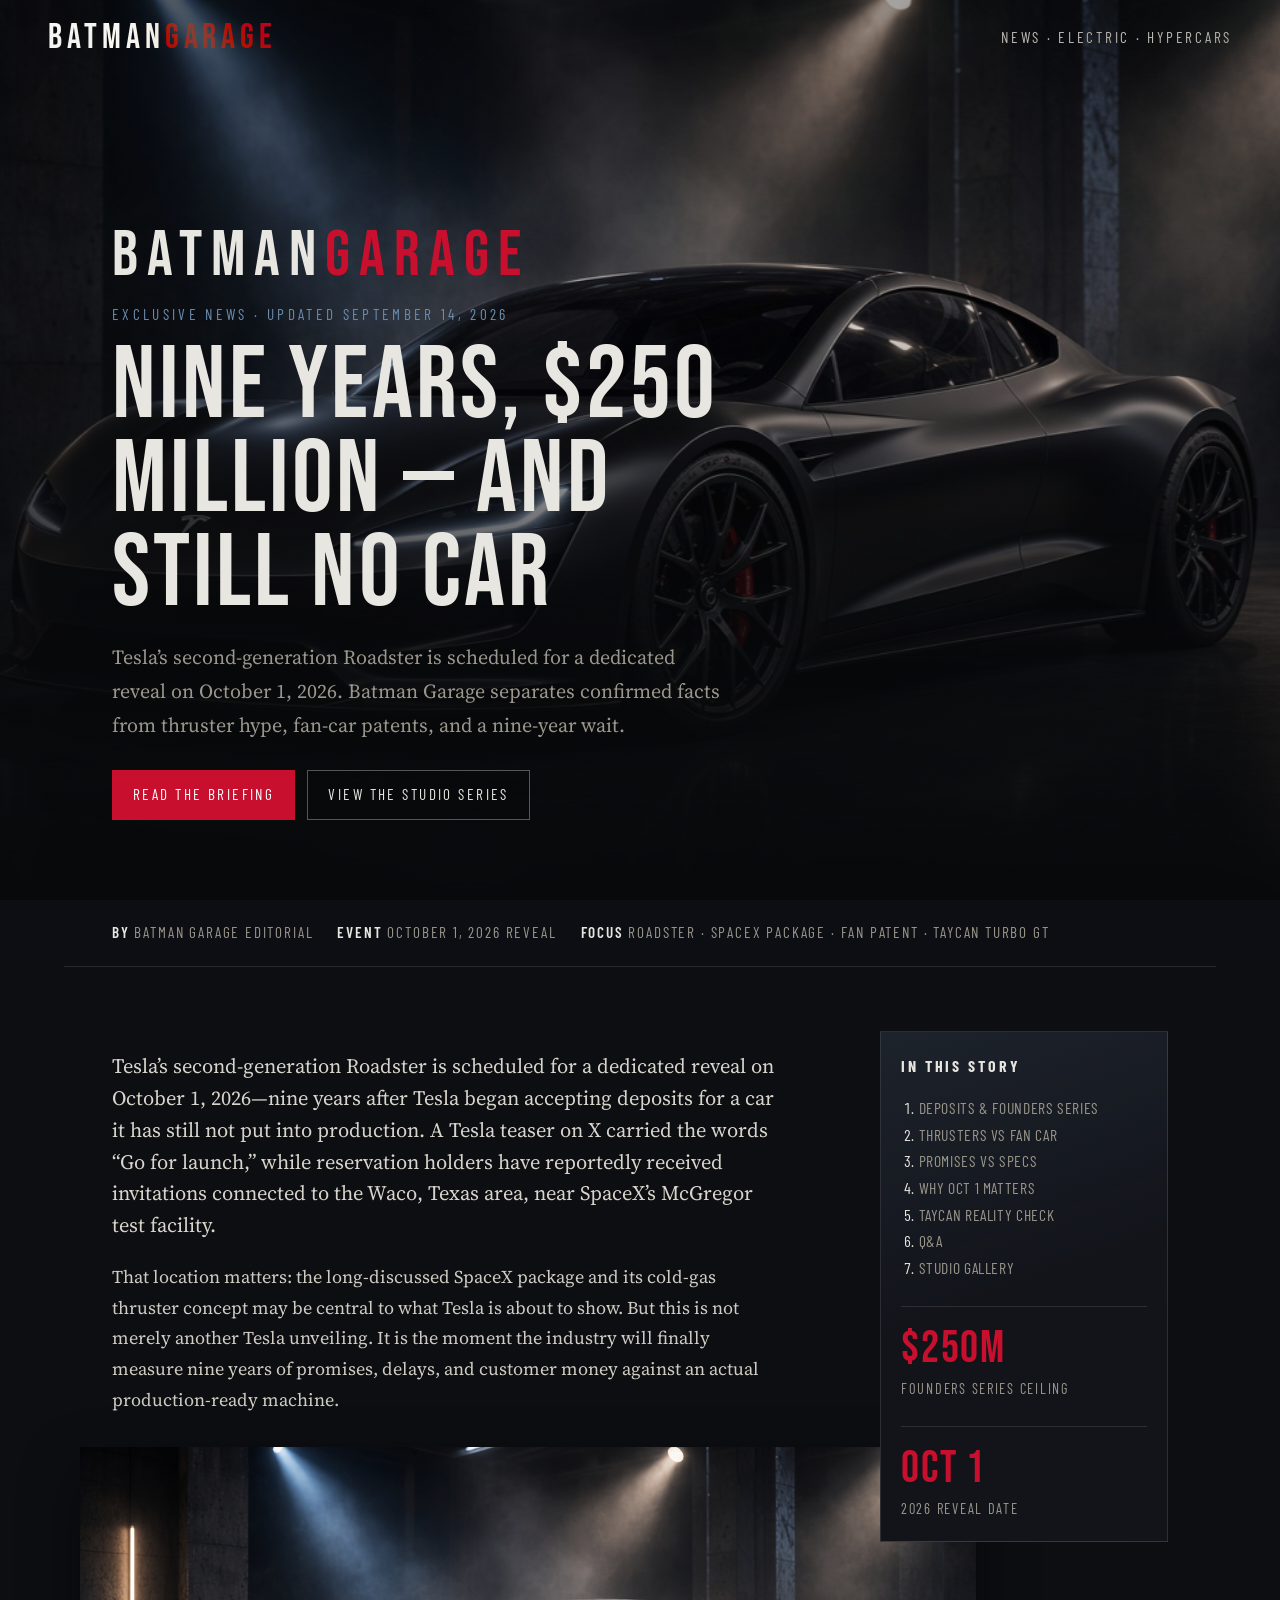
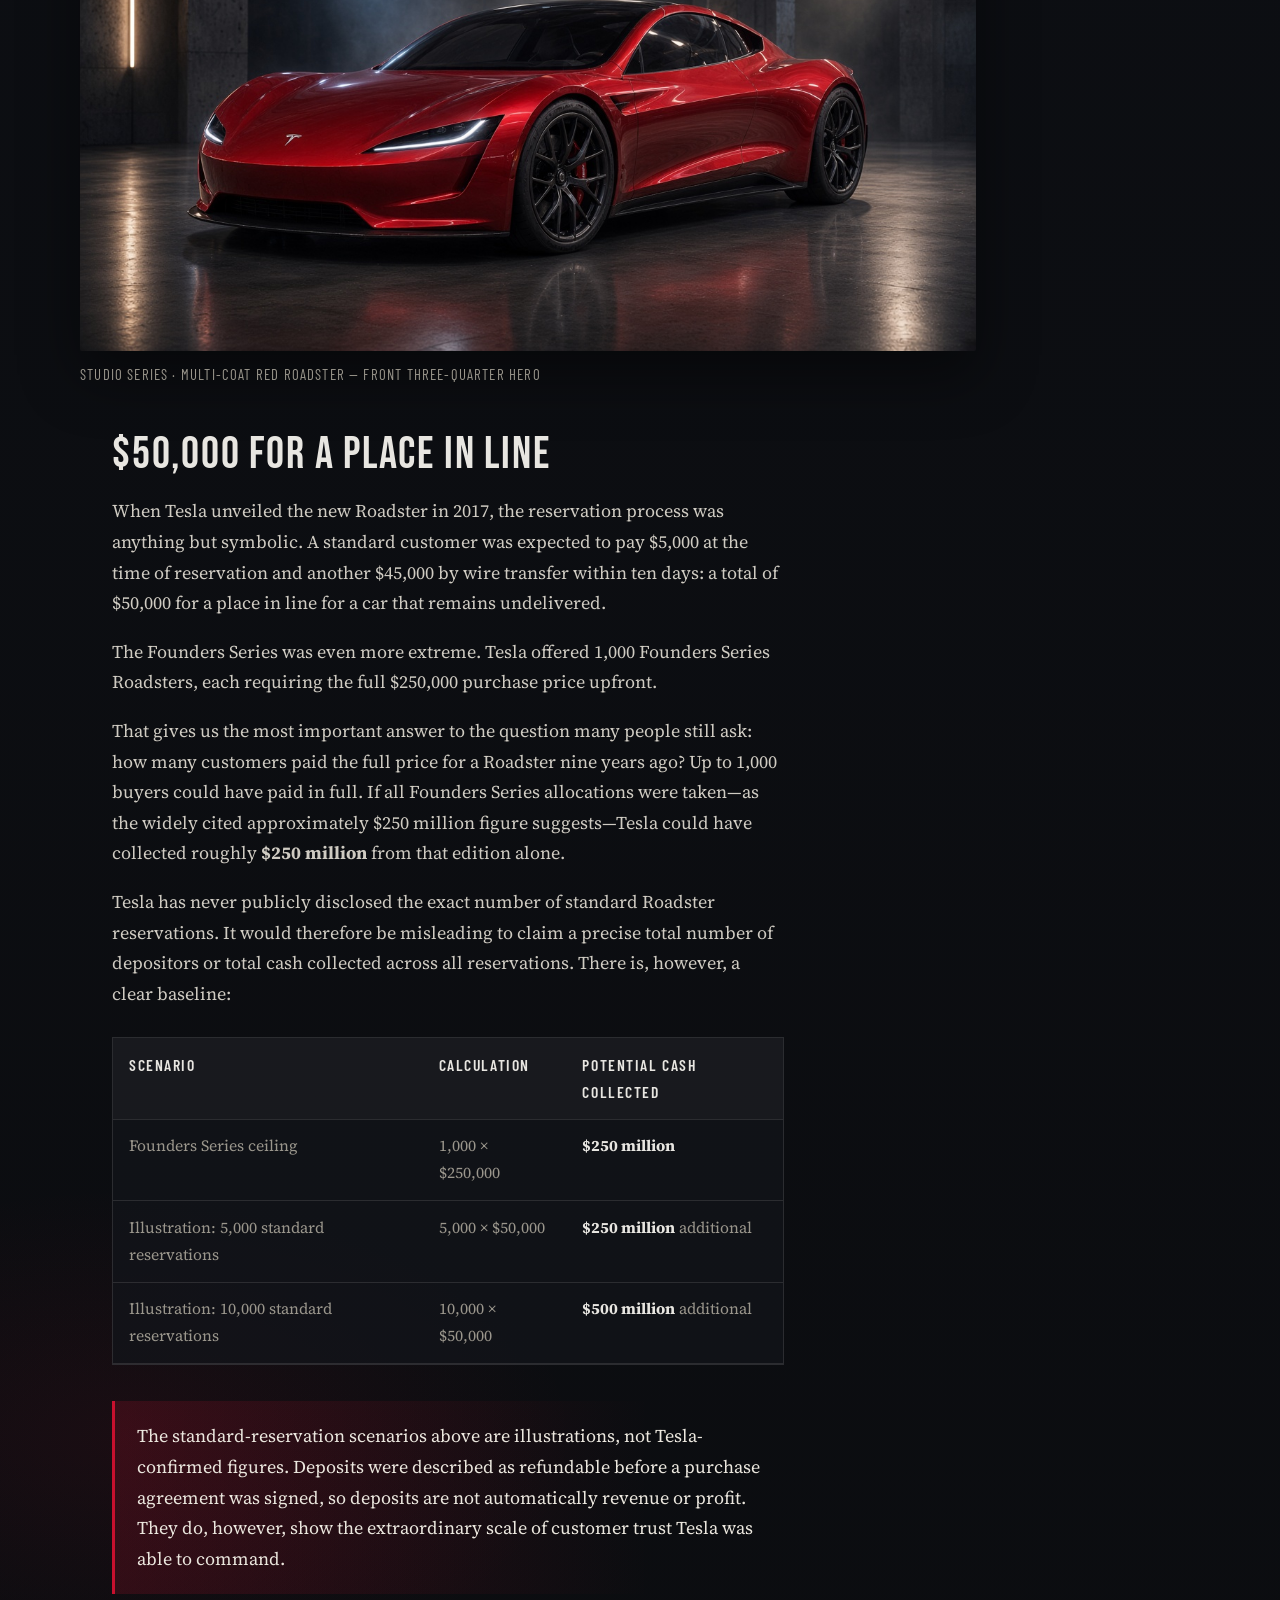
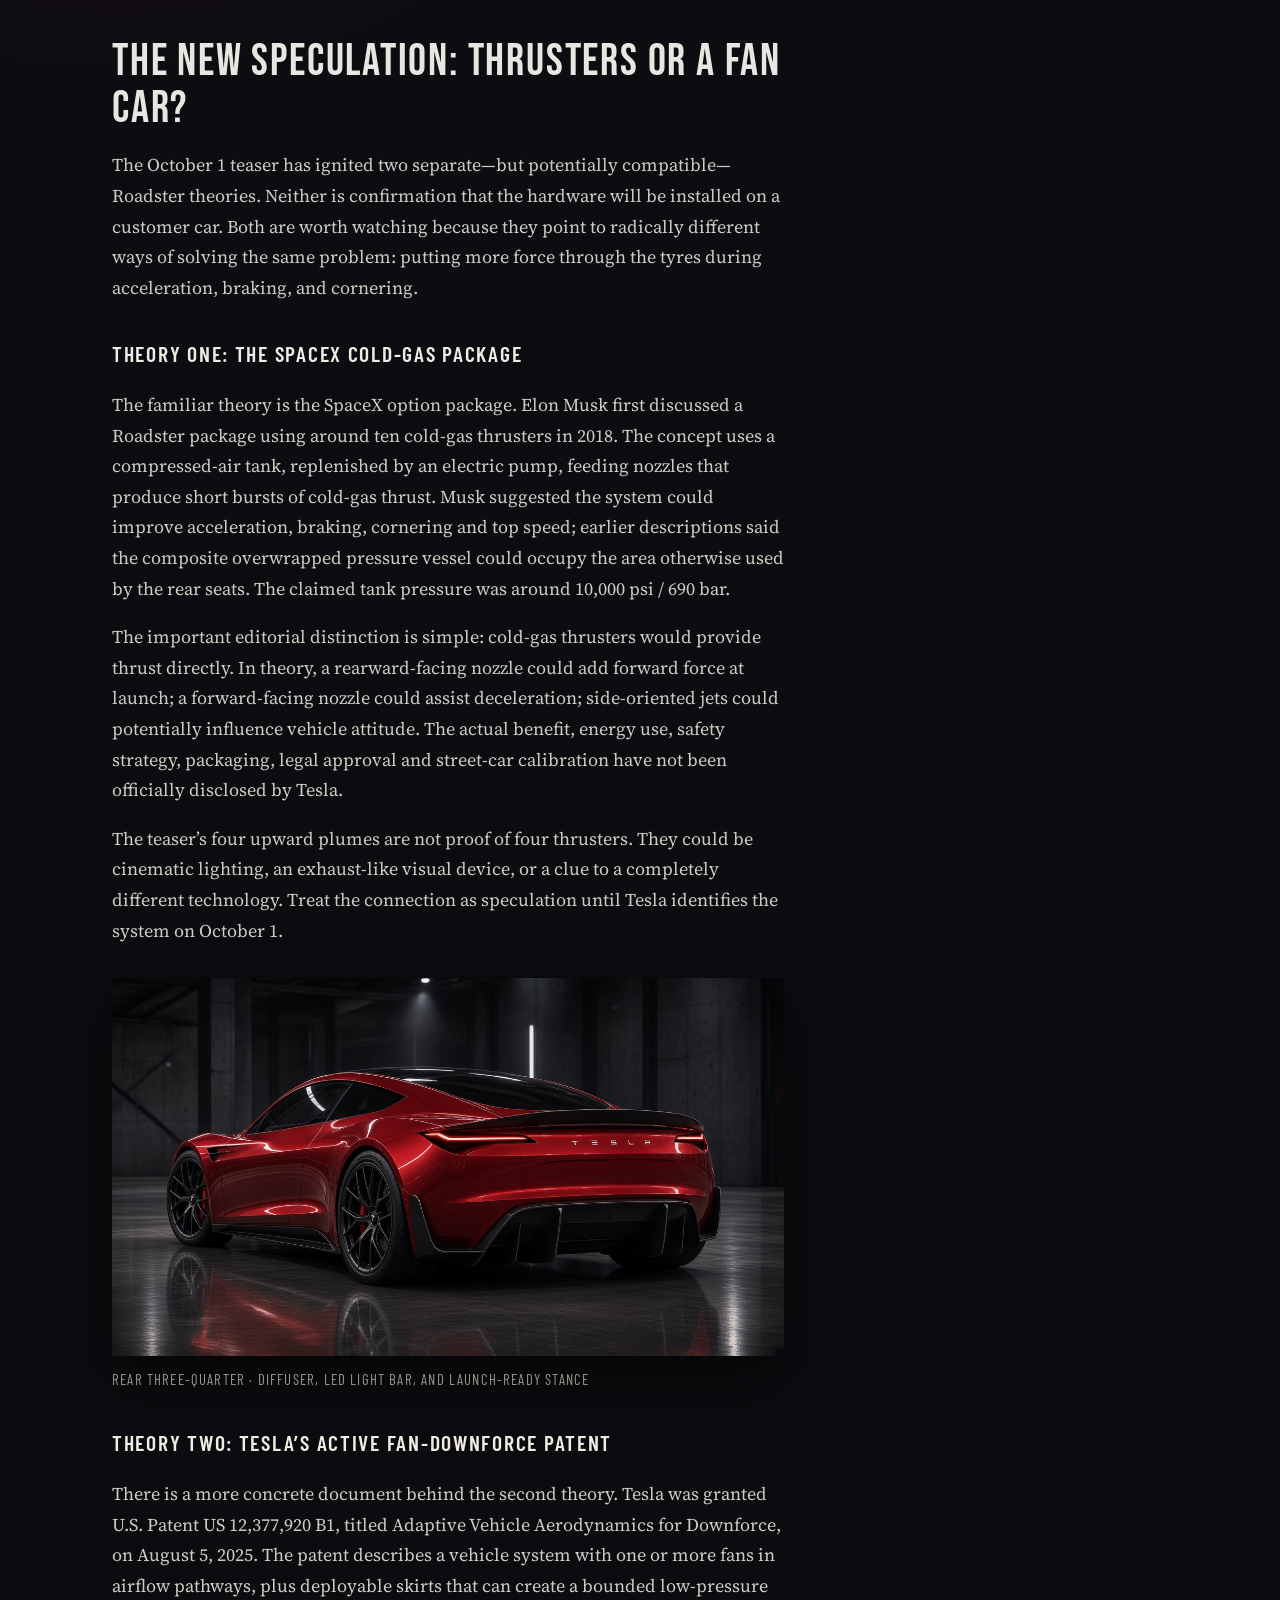
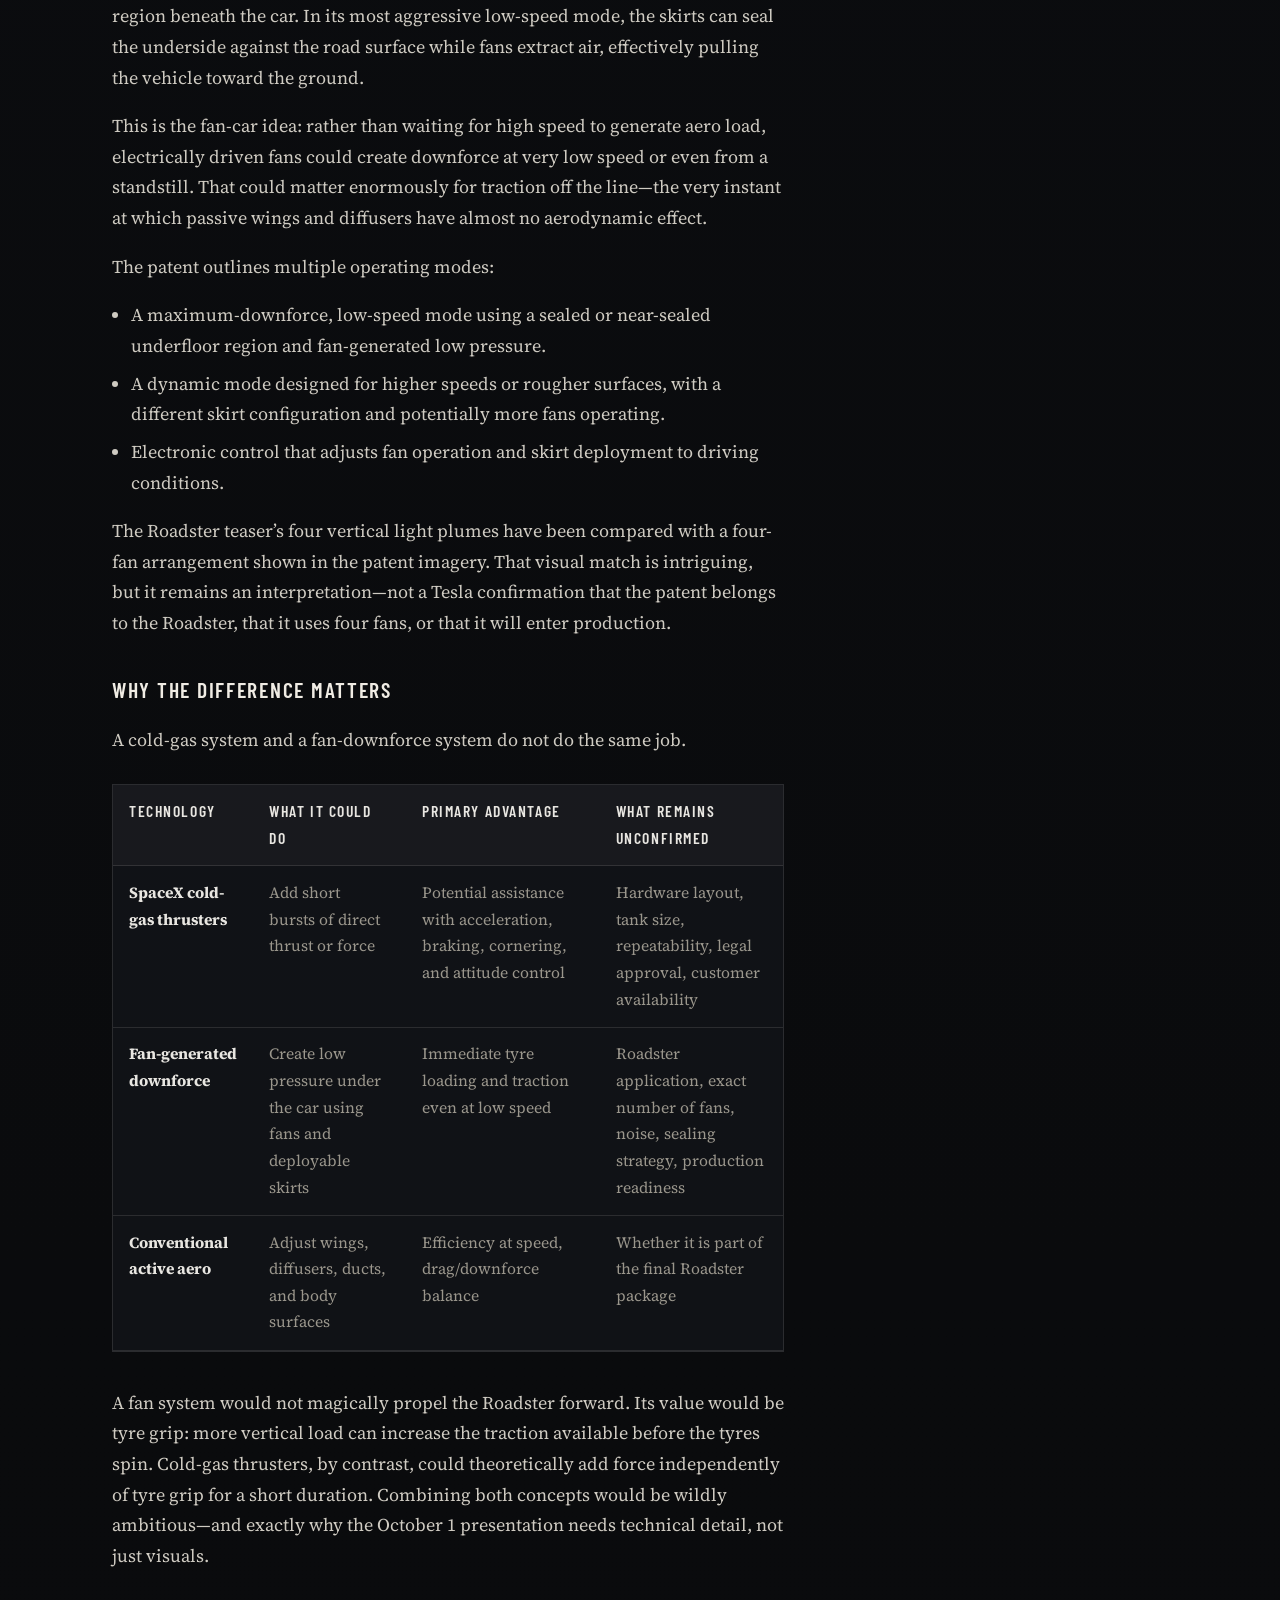
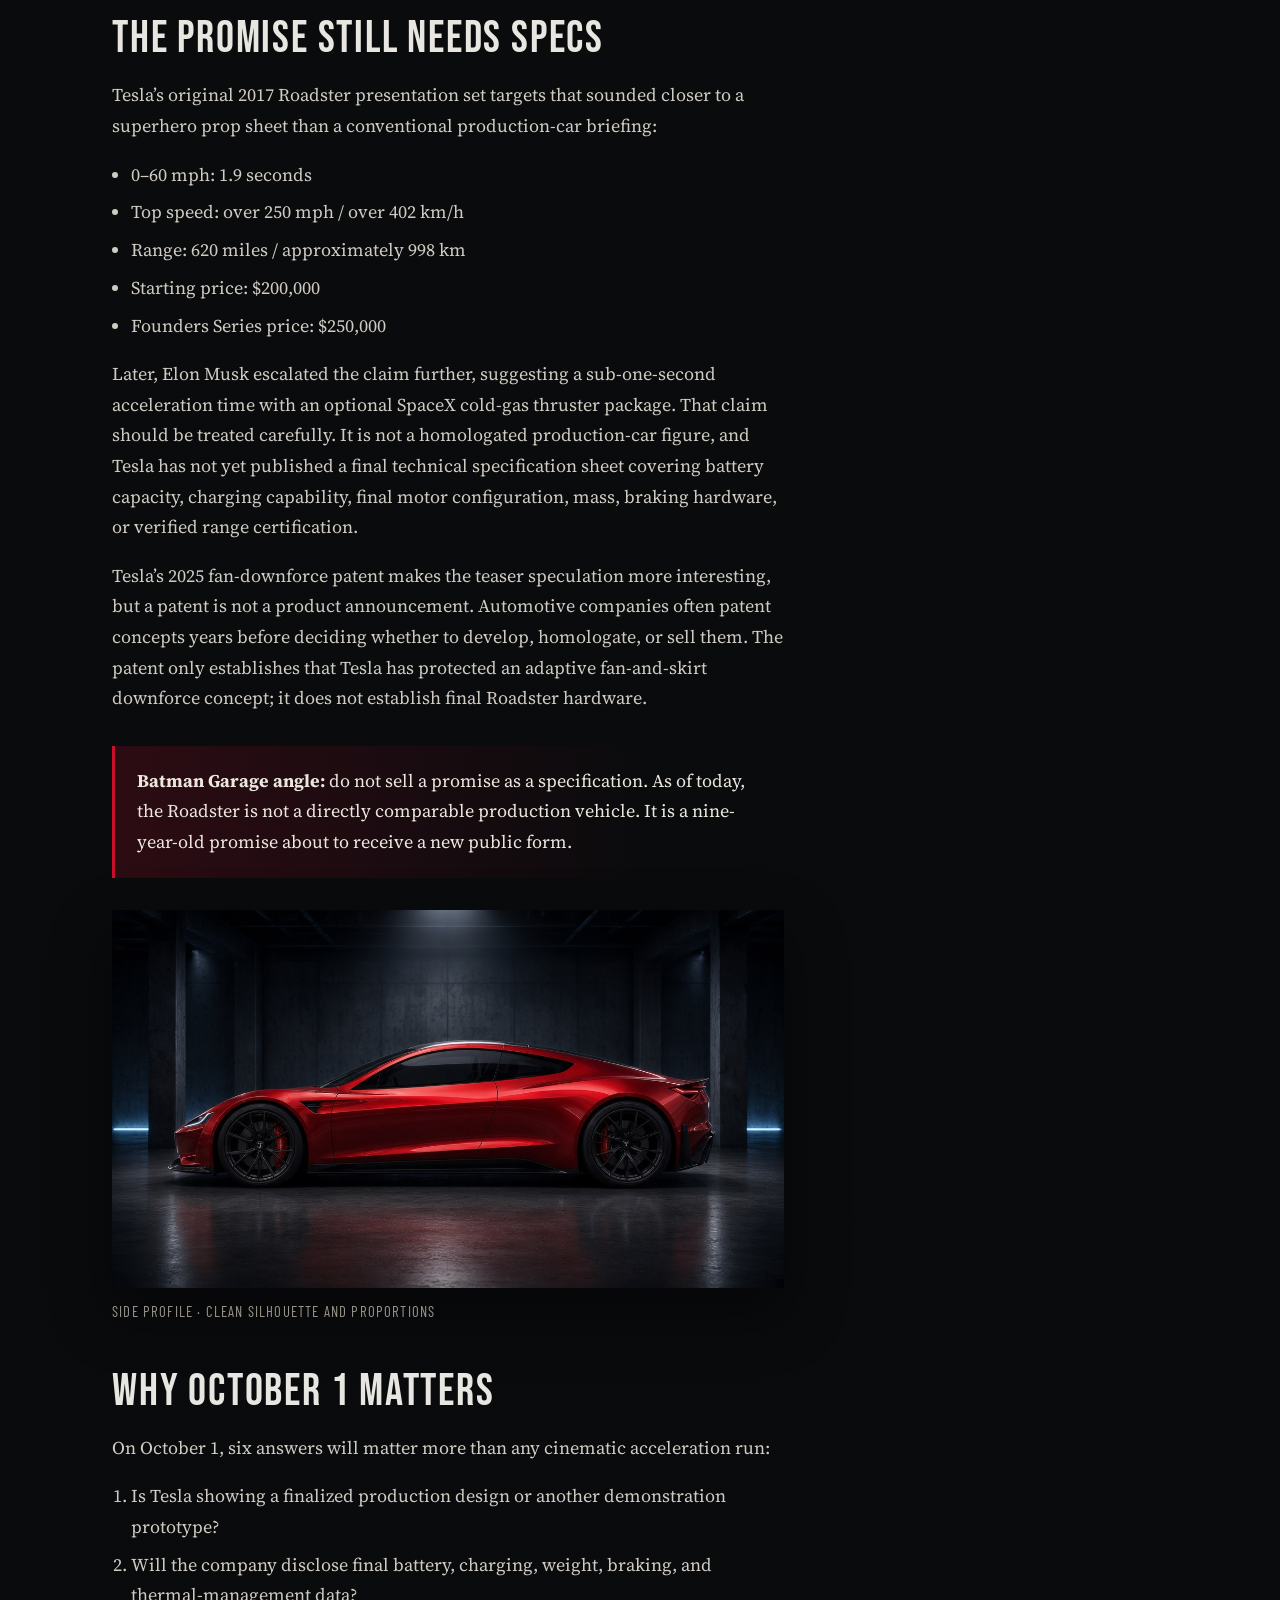
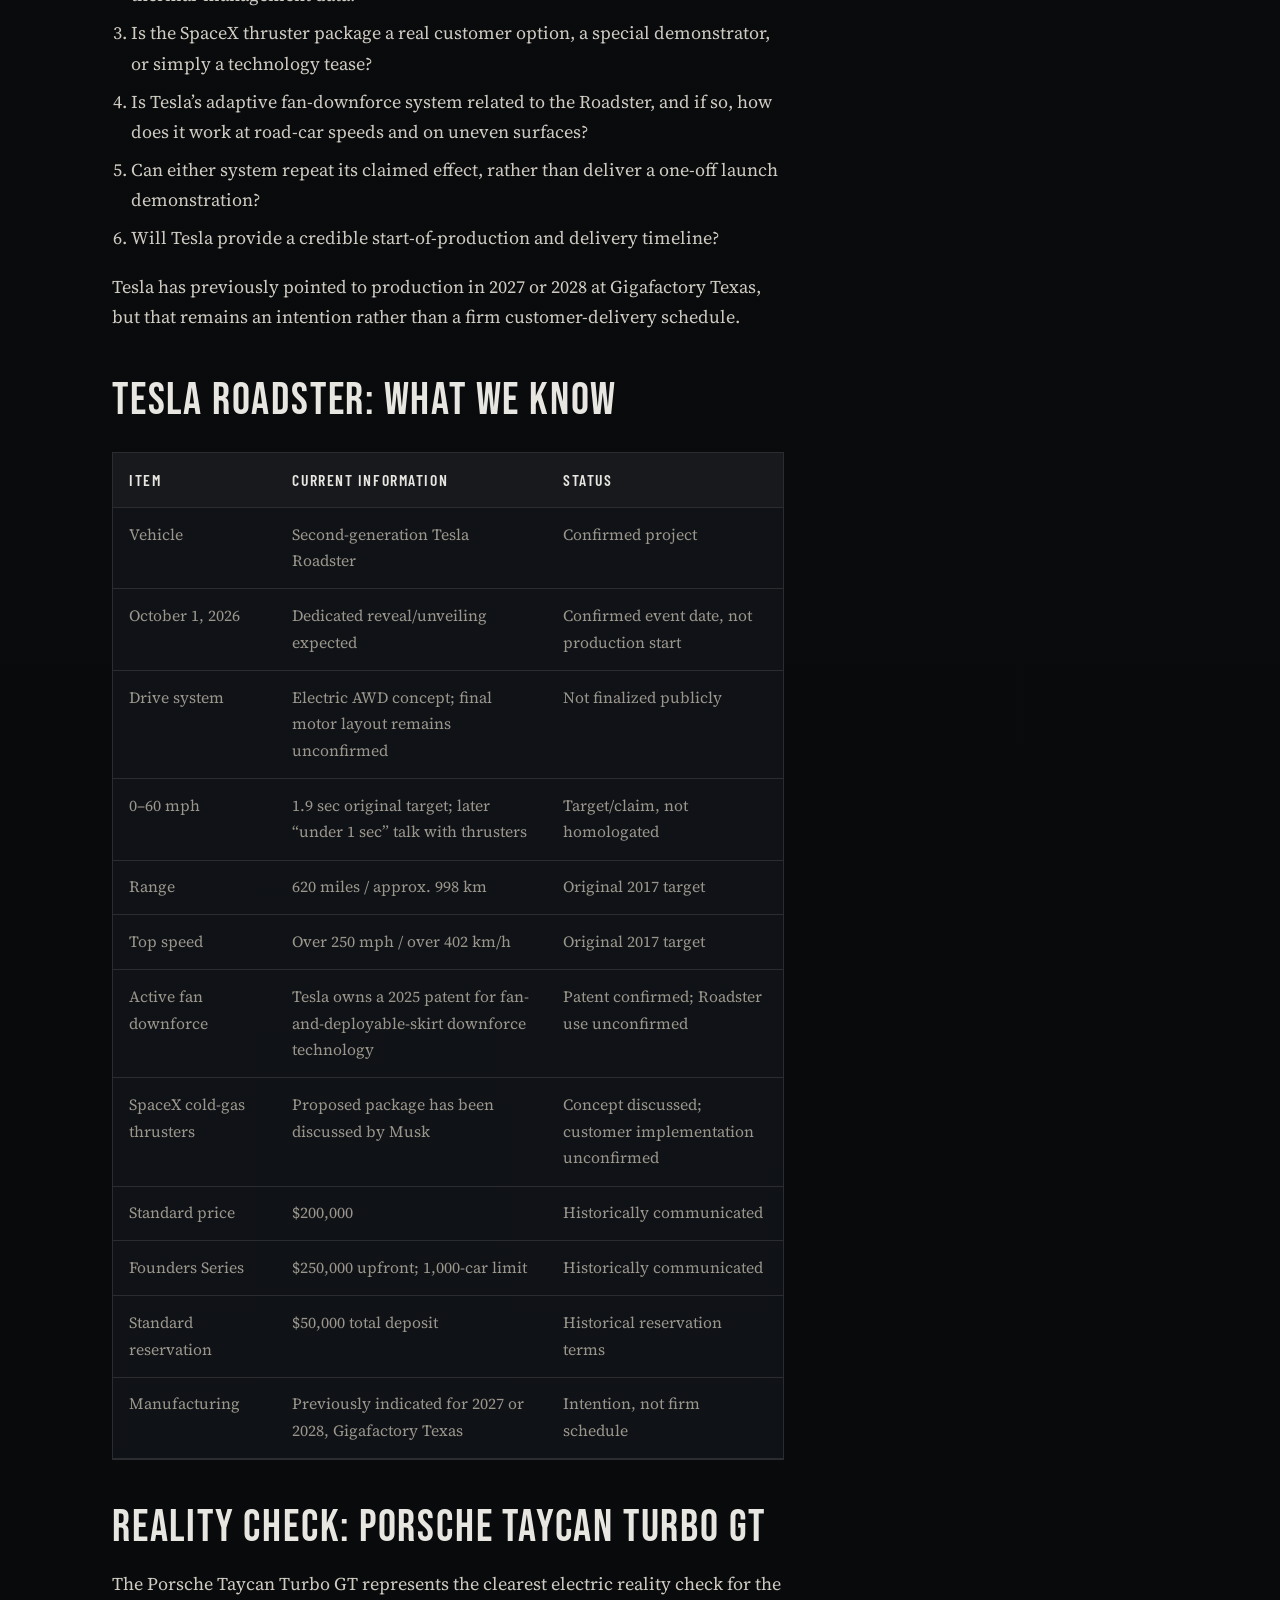
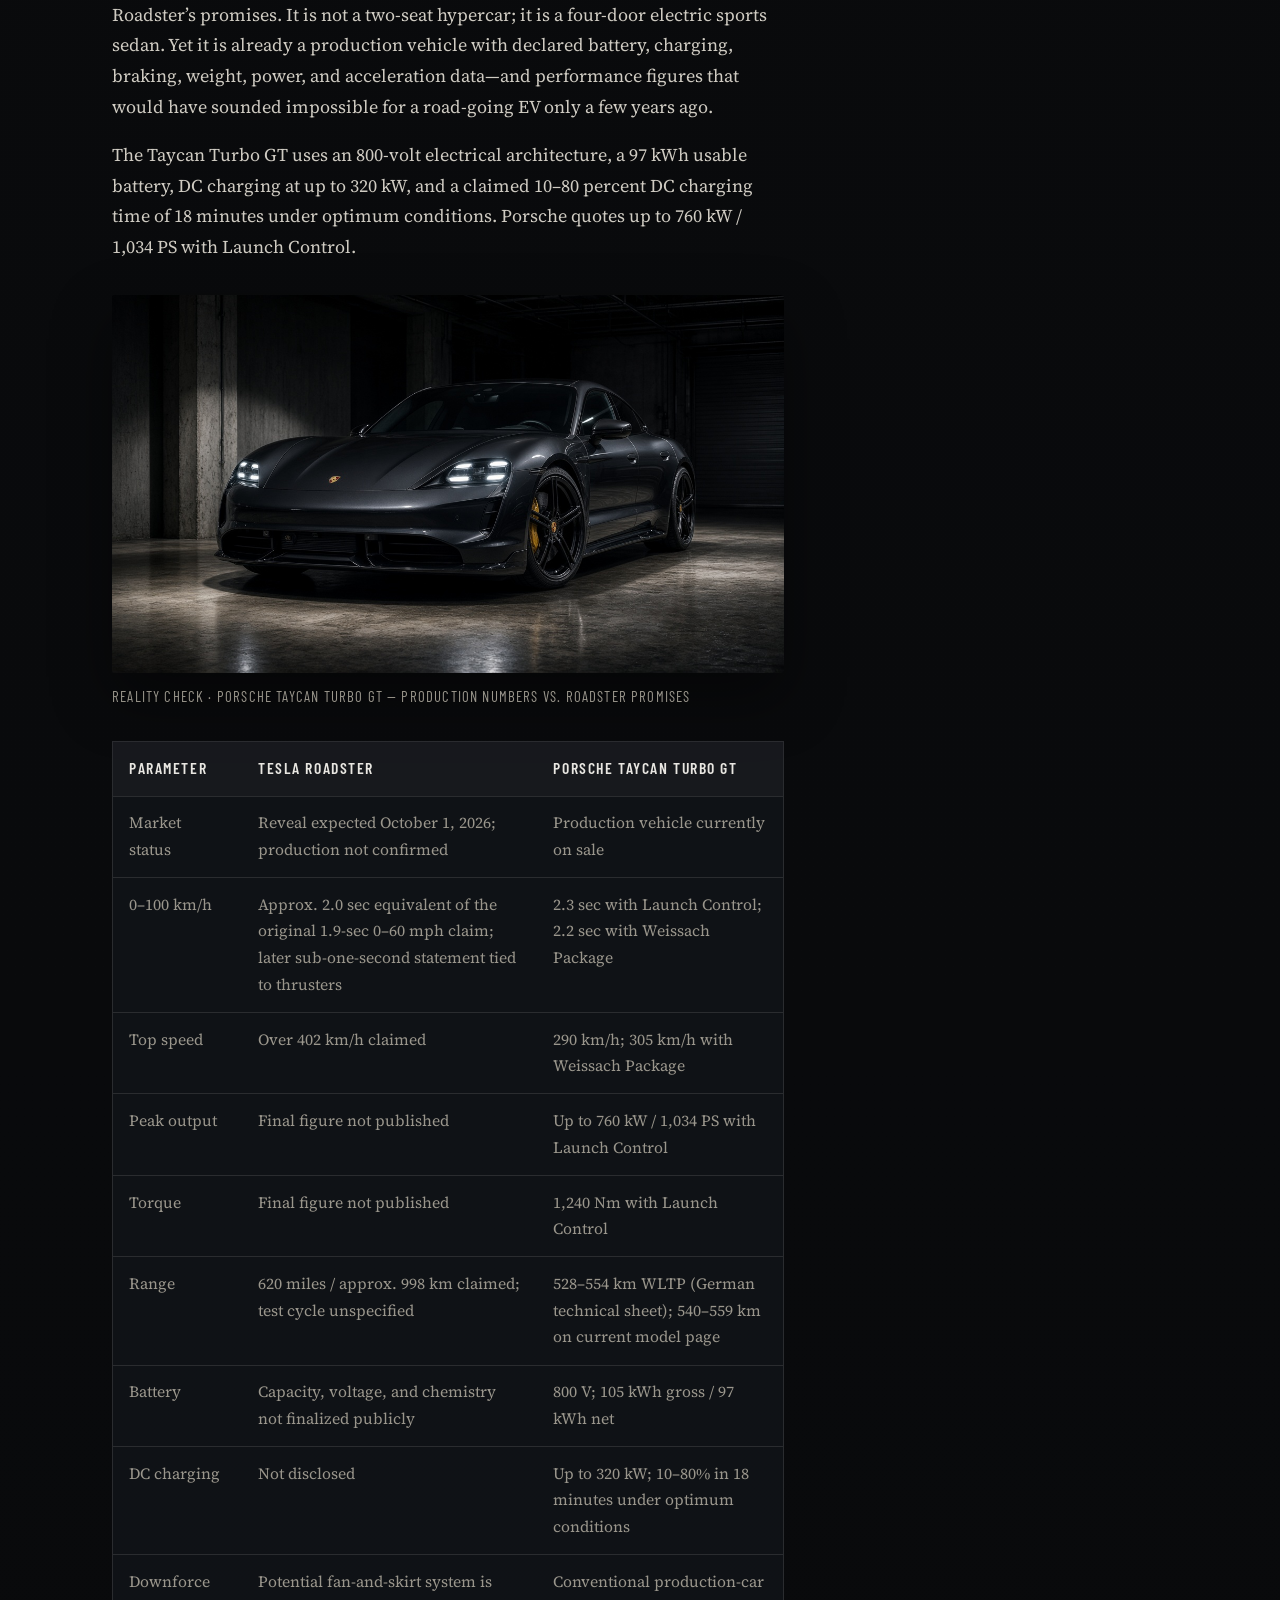
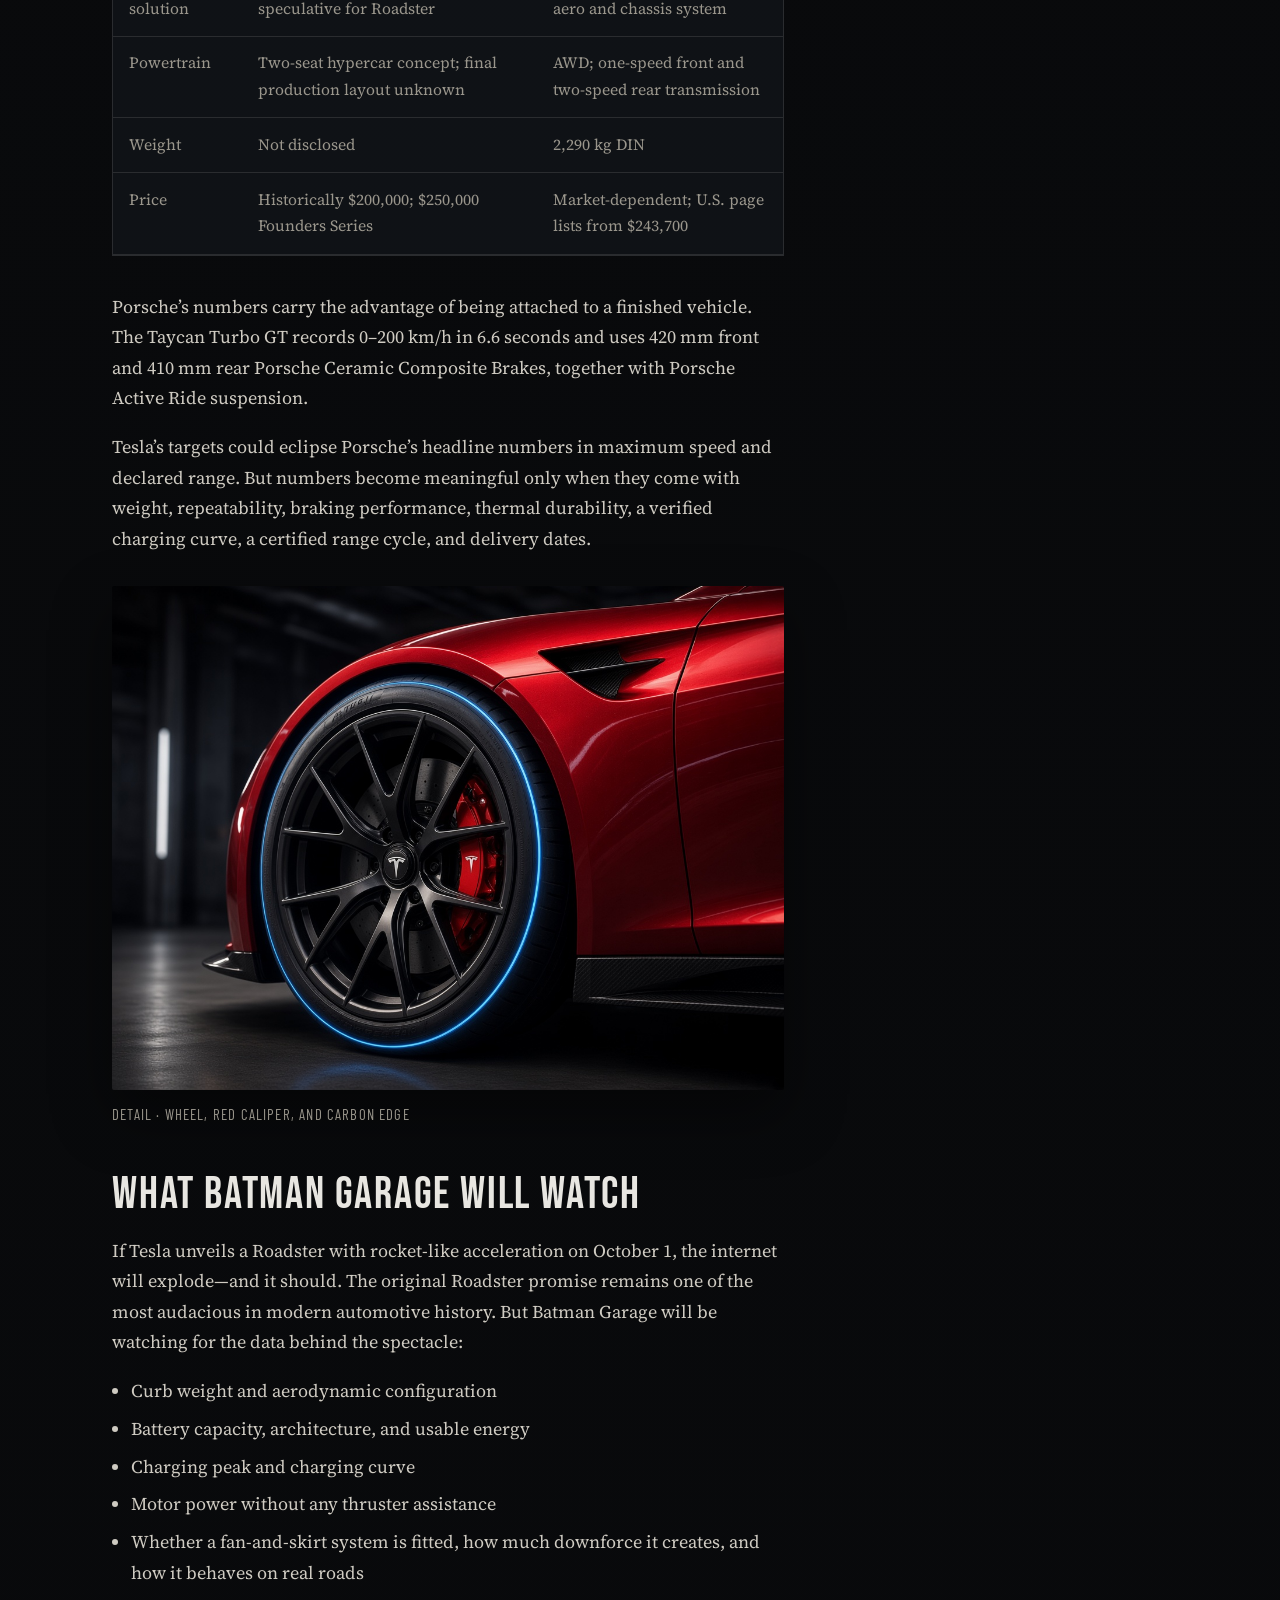
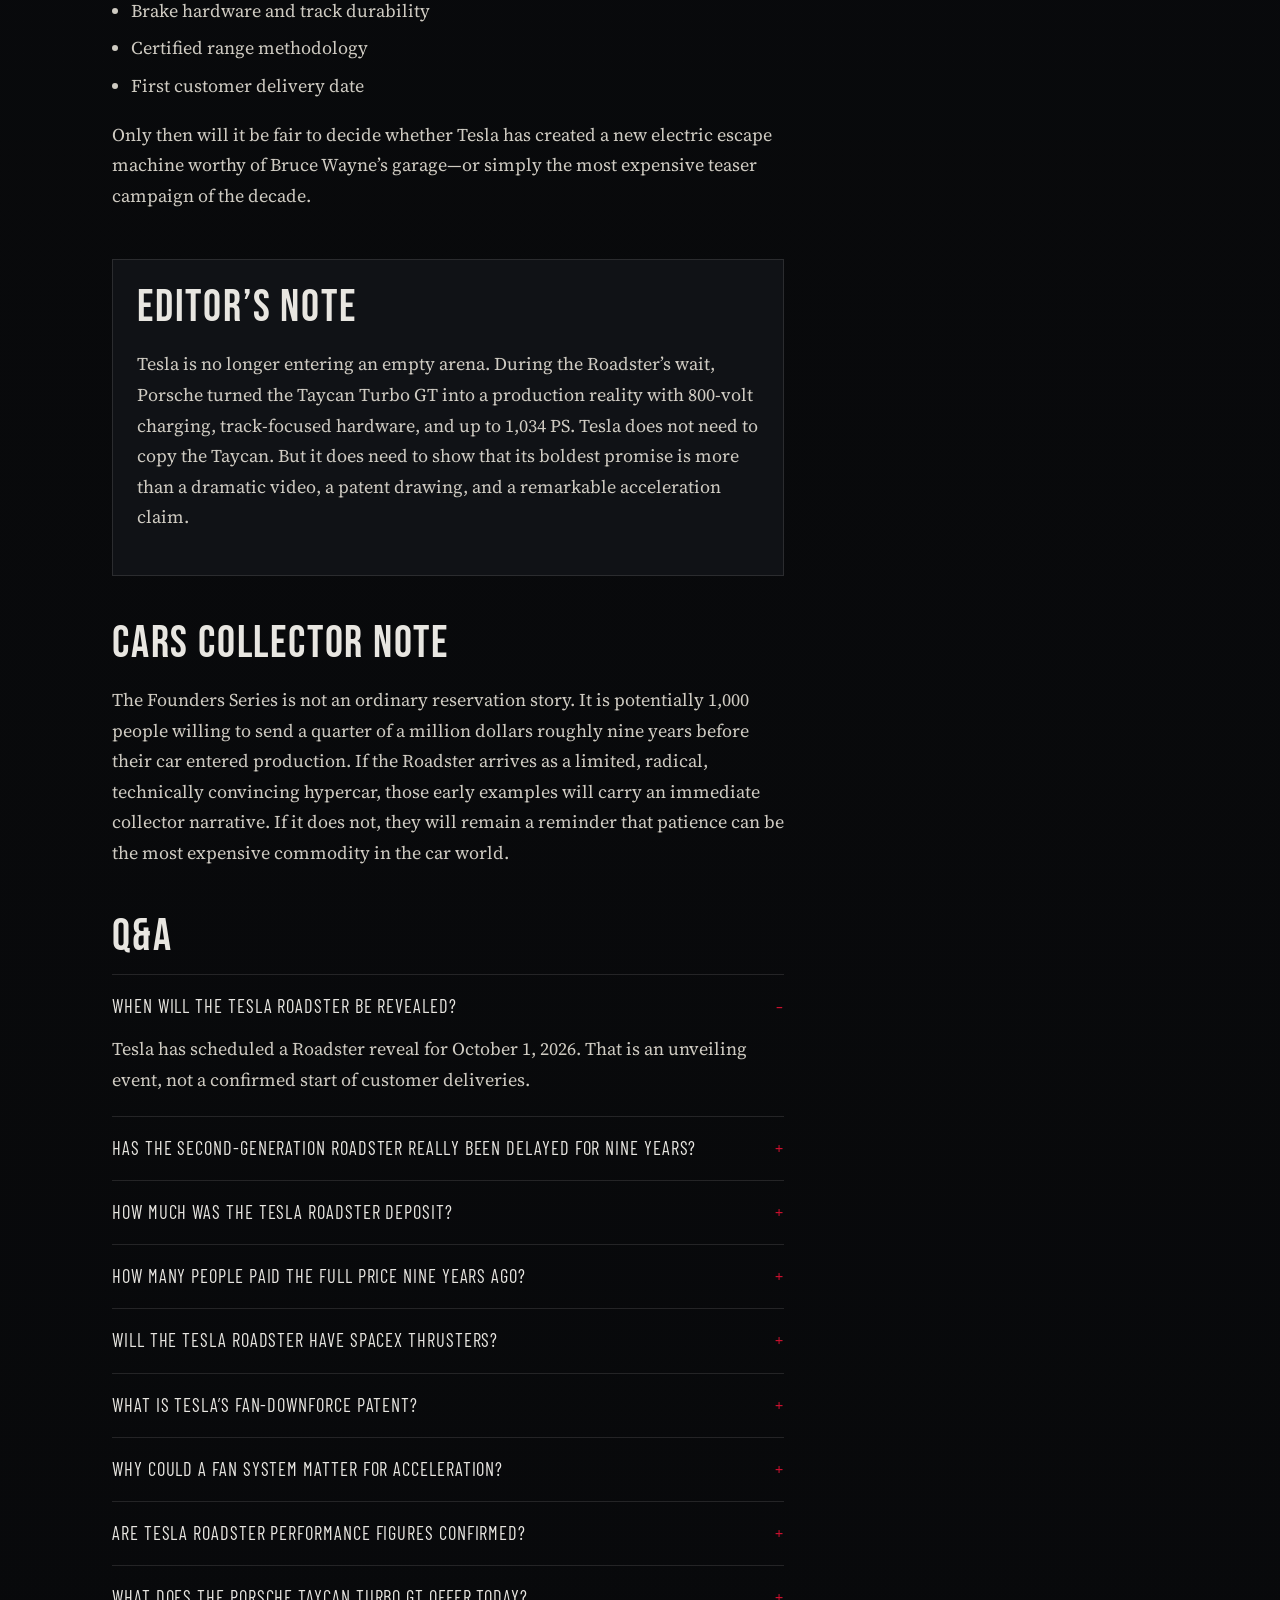
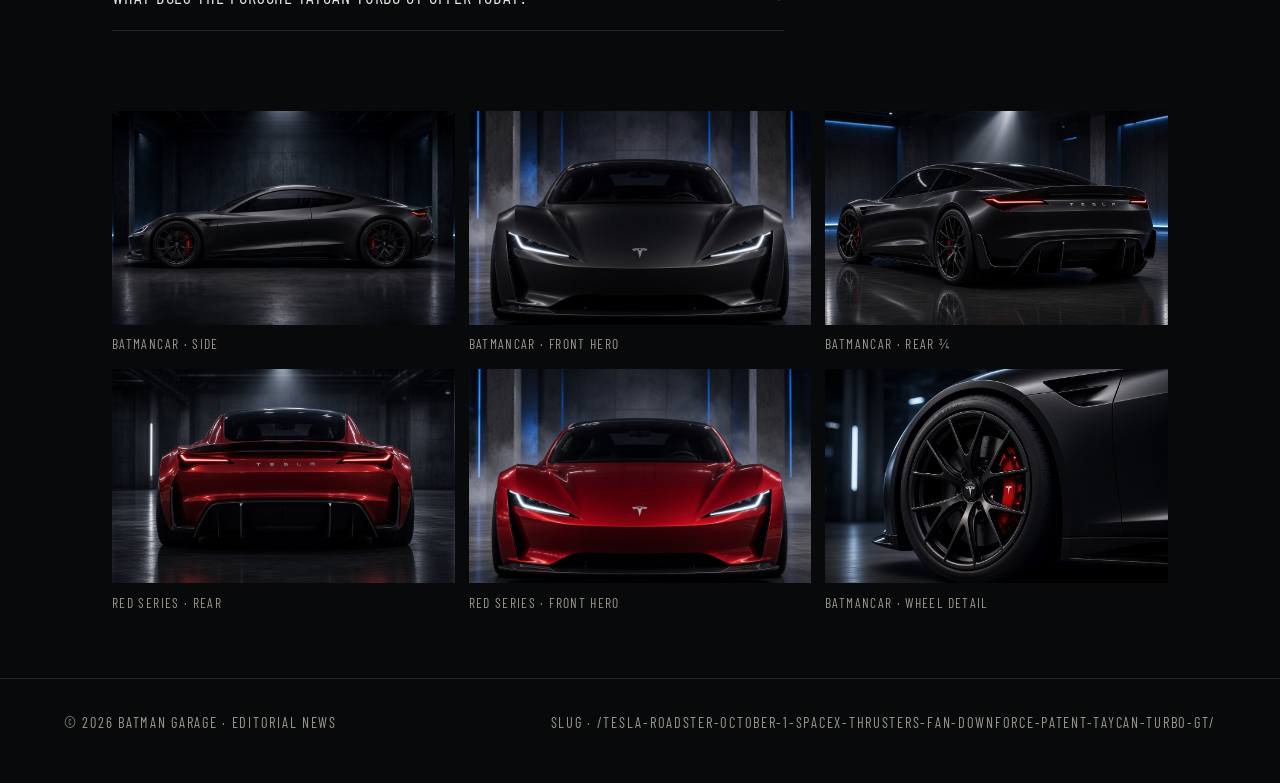
==== commit 85bf3e58: "Strengthen Batman Garage brand signal in article hero Make the masthead a hero-level brand mark so t" ====
--- a/article/tesla-roadster-october-1-spacex-thrusters-fan-downforce-patent-taycan-turbo-gt/index.html
+++ b/article/tesla-roadster-october-1-spacex-thrusters-fan-downforce-patent-taycan-turbo-gt/index.html
@@ -32,6 +32,7 @@
       <div class="hero__shade" aria-hidden="true"></div>
     </div>
     <div class="hero__content">
+      <p class="hero__brand">BATMAN<span>GARAGE</span></p>
       <p class="hero__kicker">Exclusive News · Updated September 14, 2026</p>
       <h1>Nine Years, $250 Million — and Still No Car</h1>
       <p class="hero__deck">
--- a/css/article.css
+++ b/css/article.css
@@ -129,6 +129,18 @@
   animation: riseIn 1s var(--ease) 0.15s both;
 }
 
+.hero__brand {
+  margin: 0 0 0.85rem;
+  font-family: var(--font-display);
+  font-size: clamp(2.4rem, 6vw, 4rem);
+  letter-spacing: 0.14em;
+  line-height: 1;
+}
+
+.hero__brand span {
+  color: var(--accent);
+}
+
 .hero__kicker {
   margin: 0 0 0.75rem;
   font-family: var(--font-ui);
